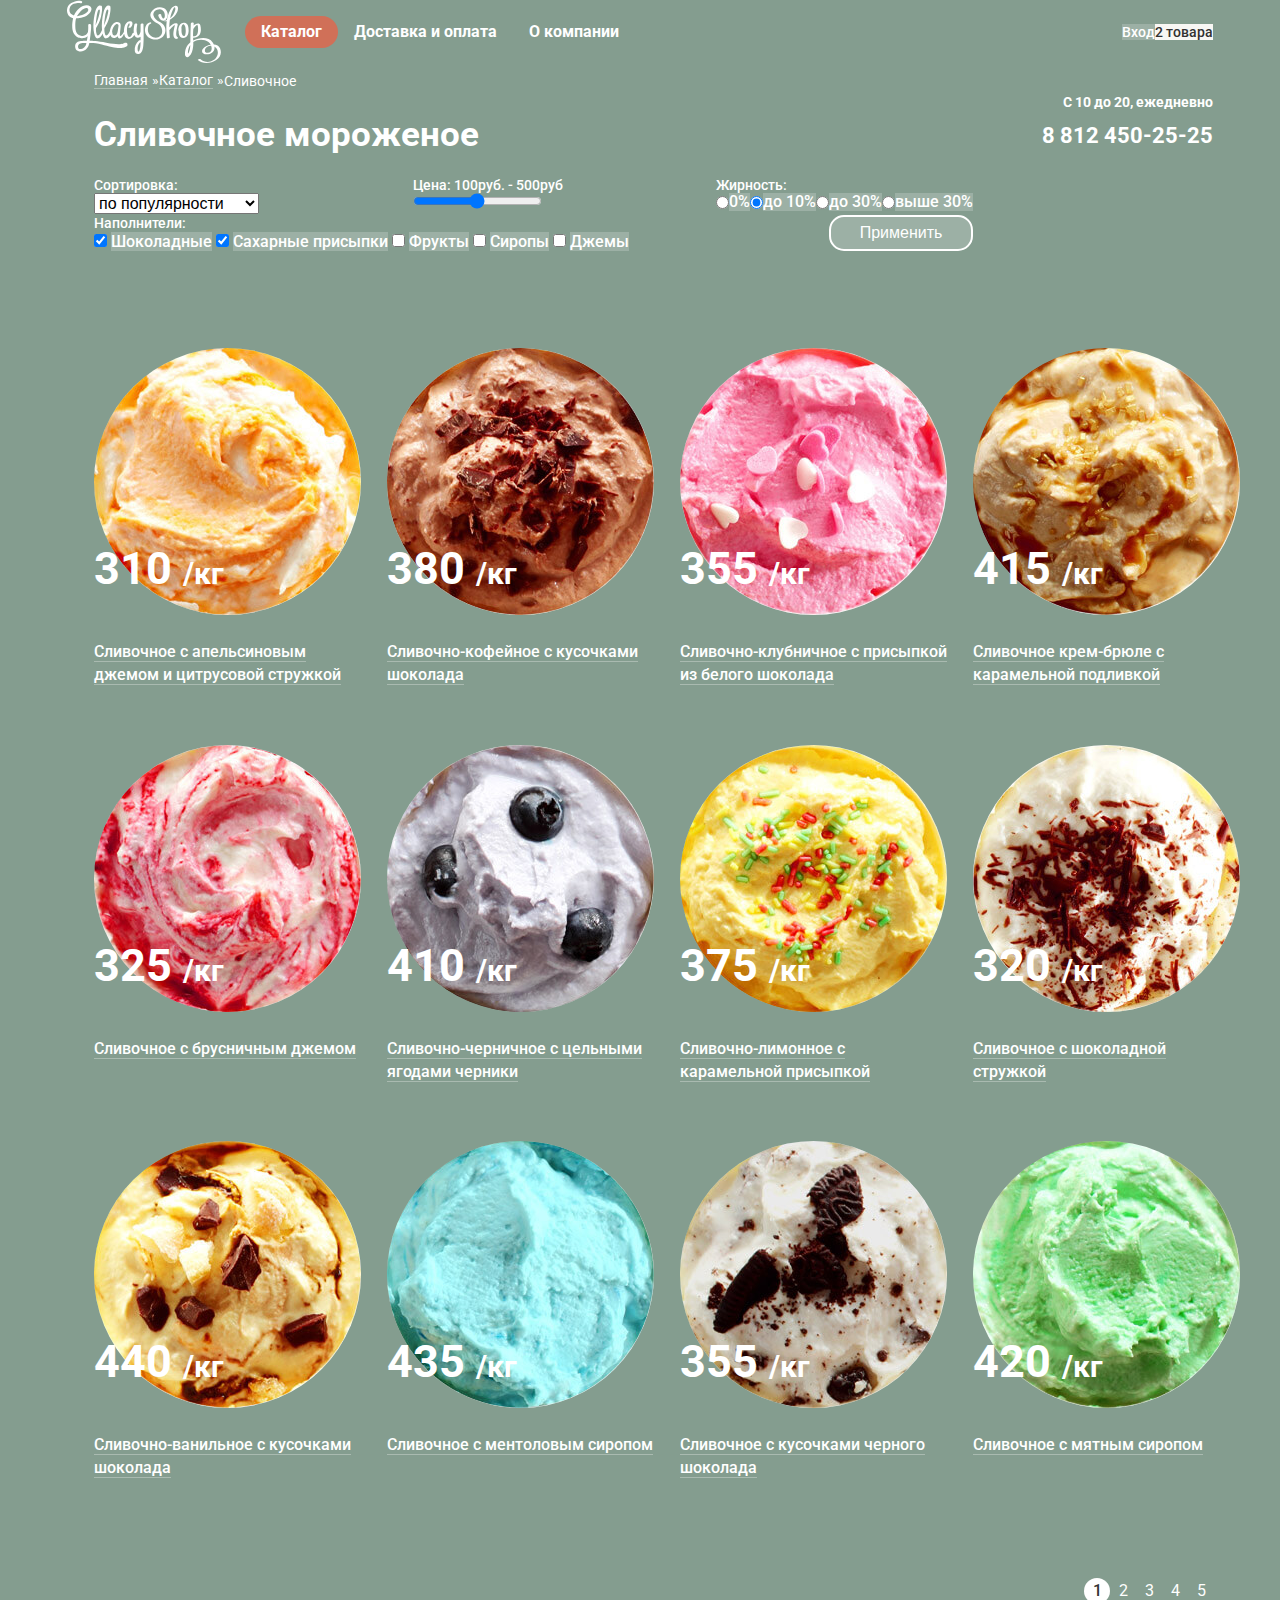
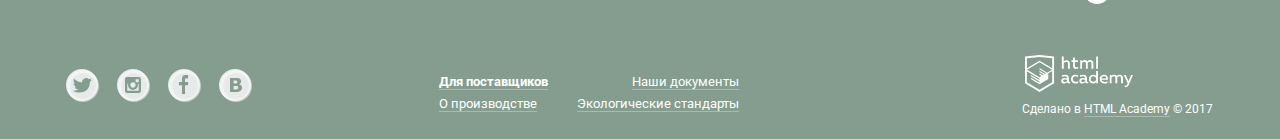
==== catalog.html @ 781844ce "Исправление замечаний" ====
<!DOCTYPE html>
<html lang="ru">
	<head>
		<meta charset="utf-8">
		<title>Каталог Глейси</title>
		<link href="https://fonts.googleapis.com/css?family=Roboto:300,400,500,700,900&amp;subset=cyrillic" rel="stylesheet">
		<link rel="stylesheet" href="css/normalize.css">
		<link rel="stylesheet" href="css/style.css">
	</head>
	<body>
		<div class="container">
			<header class="main-header">
				<nav class="main-navigation">
					<a class="main-header-logo" href="index.html">	
						<img src="img/logo.svg" width="154" height="64" alt="Логотип Глейси" title="Магазин Глейси">
					</a>
					<ul class="site-navigation">
						<li class="site-nav-item">
							<a href="#" class="navigation-active">Каталог</a>
							<ul class="catalog-hover">
								<li class="catalog-item-bold">
									<a href="#">Новинки</a>
								 </li>
								<li>
									<a>Сливочное</a>
								</li>
								<li>
									<a href="#">Щербеты</a>
								</li>
								<li>
									<a href="#">Фруктовый лёд</a>
								</li>
								<li>
									<a href="#">Мелорин</a>
								</li>
							</ul>
						</li>
						<li class="site-nav-item">
							<a href="delivery.html">Доставка и оплата</a>
						</li>
						<li class="site-nav-item">
							<a href="about.html">О компании</a>
						</li>
					</ul>
				</nav>
				<div class="top-right-bar">
					<div class="search">
						<label for="search">
							<span class="visually-hidden">Поиск</span>
						</label>
						<div class="modal modal-search">
							<input type="text" name="search" id="search" placeholder="Что ищем?">
						</div>
					</div>
					<div class="login-link">
						<a href="about.html">Вход</a>
						<div class="modal modal-login">
							<h2 class="visually-hidden">Авторизация</h2>
							<form class="login-form" action="#" method="post">
								<p>
									<input class="login-email" type="email" name="e-mail" id="e-mail" placeholder="Электронная почта">
									<label for="e-mail" class="visually-hidden">Электронная почта</label>
								</p>
								<p>
									<input class="login-password" type="password" name="password" id="password" placeholder="Пароль">
									<label for="password" class="visually-hidden">Пароль</label>
								</p>
								<button class="button" type="submit">Войти</button>
								<p class="login-password-info">
									<a class="restore" href="#">Забыли пароль?</a>
									<a class="register" href="#">Новая регистрация</a>
								</p>
							</form>
						</div>	
					</div>
					<div class="cart full-cart">
						<a href="cart.html">2 товара</a>
						<div class="table-cart">
							<table>
								<tr>
									<td class="cart-delete">
										<img class="image-cart-delete" src="img/cross-small.svg" width="11" height="11" alt="Удалить">
									</td>
									<td>
										<img class="image-cart-item" src="img/smallproduct1.jpg" width="33" height="33" alt="Пломбир с апельсиновым джемом">
									</td>
									<td class="cart-product-name">Пломбир с апельсиновым джемом</td> 
									<td class="cart-quantity">1.5 кг х</td>
									<td class="cart-price">200 руб.</td>
									<td class="cart-total-price">300 руб.</td>              
								</tr>
								<tr>
									<td class="cart-delete">
										<img class="image-cart-delete" src="img/cross-small.svg" width="11" height="11" alt="Удалить">
									</td>
									<td>
										<img class="image-cart-item" src="img/smallproduct2.jpg" width="33" height="33" alt="Клубничный пломбир с присыпкой из белого шоколада">
									</td>
									<td class="cart-product-name">Клубничный пломбир с присыпкой из белого шоколада</td> 
									<td class="cart-quantity">1.5 кг х</td>
									<td class="cart-price">300 руб.</td>
									<td class="cart-total-price">450 руб.</td>              
								</tr>
							</table>
							<p class="cart-sum">Итого: 750 руб.</p>
							<button class="button" type="submit">Оформить заказ</button>
						</div>
					</div>
				</div>
				<div class="header-contact">
					<p class="opening-hours">С 10 до 20, ежедневно</p>
					<a class="phone" href="tel:88124502525">8 812 450-25-25</a>
				</div>
			</header>
			<main class="container"> 
				<nav class="breadcrumbs">
					<ul class="breadcrumbs-list">
						<li>
							<a href="index.html">Главная</a>
						</li>
						<li>
							<a href="#">Каталог</a>
						</li>
						<li class="current-page">Сливочное</li>
					</ul>
				</nav>
				<h1 class="catalog-name">Сливочное мороженое</h1>
				<section class="filters">
					<form>
						<fieldset>
							<legend>Сортировка:</legend>
							<select name="sort"> 
								<option value="по популярности" class="option-selected">по популярности</option>
								<option value="по популярности">по популярности</option>
								<option value="сначала недорогие">сначала недорогие</option>
								<option value="сначала дорогие">сначала дорогие</option>
								<option value="по жирности">по жирности</option>
							</select>
						</fieldset>
						<fieldset>
							<legend>Цена: 100руб. - 500руб</legend>
							<input type="range" name="price">
						</fieldset>
						<fieldset>
							<legend>Жирность:</legend>
							<div class="fatness-wrapper">
								<input type="radio" name="fat" value="fatness1" id="fatness1">
								<label for="fatness1">0%</label>
								<input type="radio" name="fat" value="fatness2" id="fatness2" checked>
								<label for="fatness2">до 10%</label>
								<input type="radio" name="fat" value="fatness3" id="fatness3">
								<label for="fatness3">до 30%</label>
								<input type="radio" name="fat" value="fatness4" id="fatness4">
								<label for="fatness4">выше 30%</label>
							</div>
						</fieldset>
						<fieldset>
							<legend>Наполнители:</legend>
							<div class="content-wrapper">
								<input type="checkbox" name="content" value="content1" id="content1" checked>
								<label for="content1">Шоколадные</label>
								<input type="checkbox" name="content" value="content2" id="content2" checked>
								<label for="content2">Сахарные присыпки</label>
								<input type="checkbox" name="content" value="content3" id="content3">
								<label for="content3">Фрукты</label>
								<input type="checkbox" name="content" value="content4" id="content4">
								<label for="content4">Сиропы</label>
								<input type="checkbox" name="content" value="content5" id="content5">
								<label for="content5">Джемы</label>
							</div>
						</fieldset>
						<button>Применить</button>
					</form>
				</section>
				<section class="catalog">
				<h2 class="visually-hidden">Каталог продукции</h2>
					<ul class="catalog-grid">
						<li class="catalog-item">
							<div class="image-price">
								<a href="#" title="Сливочное с апельсиновым джемом и цитрусовой стружкой">
									<img class="image-item" src="img/product1.jpg" width="267" height="267" alt="Сливочное с апельсиновым джемом и цитрусовой стружкой" >
								</a>
								<p class="price">310
									<span class="measure">/кг</span>
								</p>
							</div>
							<h3 class="product-name">
								<a href="#">Сливочное с апельсиновым джемом и цитрусовой стружкой</a>
							</h3>
							<div class="product-background">
								<a href="#" class="button product-button">Быстрый просмотр</a>
							</div> 
						</li>
						<li class="catalog-item product-active">
							<div class="image-price">
								<a href="#" title="Сливочно-кофейное с кусочками шоколада">
									<img class="image-item" src="img/product2.jpg" width="267" height="267" alt="Сливочно-кофейное с кусочками шоколада">
								</a>
								<p class="price">380
									<span class="measure">/кг</span>
								</p>
							</div>
							<h3 class="product-name">
								<a href="#">Сливочно-кофейное с кусочками шоколада</a>
							</h3>
							<div class="product-background">
								<a href="#" class="button product-button">Быстрый просмотр</a>
							</div> 
						</li>
						<li class="catalog-item">
							<div class="image-price">
								<a href="#" title="Сливочно-клубничное с присыпкой из белого шоколада">
									<img class="image-item" src="img/product3.jpg" width="267" height="267" alt="Сливочно-клубничное с присыпкой из белого шоколада">
								</a>
								<p class="price">355
									<span class="measure">/кг</span>
								</p>
							</div>
							<h3 class="product-name">
								<a href="#">Сливочно-клубничное с присыпкой из белого шоколада</a>
							</h3>
							<div class="product-background">
								<a href="#" class="button product-button">Быстрый просмотр</a>
							</div>           
						</li>
						<li class="catalog-item">
							<div class="image-price">
								<a href="#" title="Сливочное крем-брюле с карамельной подливкой">
									<img class="image-item" src="img/product4.jpg" width="267" height="267" alt="Сливочное крем-брюле с карамельной подливкой">
								</a>
								<p class="price">415
									<span class="measure">/кг</span>
								</p>
							</div>
							<h3 class="product-name">
								<a href="#">Сливочное крем-брюле с карамельной подливкой</a>
							</h3>
							<div class="product-background">
								<a href="#" class="button product-button">Быстрый просмотр</a>
							</div> 
						</li>
						<li class="catalog-item">
							<div class="image-price">
								<a href="#" title="Сливочное с брусничным джемом">
									<img class="image-item" src="img/product5.jpg" width="267" height="267" alt="Сливочное с брусничным джемом">
								</a>
								<p class="price">325
									<span class="measure">/кг</span>
								</p>
							</div>
							<h3 class="product-name">
								<a href="#">Сливочное с брусничным джемом</a>
							</h3>
							<div class="product-background">
								<a href="#" class="button product-button">Быстрый просмотр</a>
							</div> 
						</li>
						<li class="catalog-item">
							<div class="image-price">
								<a href="#" title="Сливочно-черничное с цельными ягодами черники">
									<img class="image-item" src="img/product6.jpg" width="267" height="267" alt="Сливочно-черничное с цельными ягодами черники">
								</a>
								<p class="price">410
									<span class="measure">/кг</span>
								</p>
							</div>
							<h3 class="product-name">
								<a href="#">Сливочно-черничное с цельными ягодами черники </a>
							</h3>
							<div class="product-background">
								<a href="#" class="button product-button">Быстрый просмотр</a>
							</div> 
						</li>
						<li class="catalog-item">
							<div class="image-price">
								<a href="#" title="Сливочно-лимонное с карамельной присыпкой">
									<img class="image-item" src="img/product7.jpg" width="267" height="267" alt="Сливочно-лимонное с карамельной присыпкой">
								</a>
								<p class="price">375
									<span class="measure">/кг</span>
								</p>
							</div>
							<h3 class="product-name">
								<a href="#">Сливочно-лимонное с карамельной присыпкой</a>
							</h3>
							<div class="product-background">
								<a href="#" class="button product-button">Быстрый просмотр</a>
							</div> 
						</li>
						<li class="catalog-item">
							<div class="image-price">
								<a href="#" title="Сливочное с шоколадной стружкой">
									<img class="image-item" src="img/product8.jpg" width="267" height="267" alt="Сливочное с шоколадной стружкой">
								</a>
								<p class="price">320
									<span class="measure">/кг</span>
								</p>
							</div>
							<h3 class="product-name">
								<a href="#">Сливочное с шоколадной стружкой</a>
							</h3>
							<div class="product-background">
								<a href="#" class="button product-button">Быстрый просмотр</a>
							</div> 
						</li>
						<li class="catalog-item">
							<div class="image-price">
								<a href="#" title="Сливочно-ванильное с кусочками шоколада">
									<img class="image-item" src="img/product9.jpg" width="267" height="267" alt="Сливочно-ванильное с кусочками шоколада">
								</a>
								<p class="price">440
									<span class="measure">/кг</span>
								</p>
							</div>
							<h3 class="product-name">
								<a href="#">Сливочно-ванильное с кусочками шоколада</a>
							</h3>
							<div class="product-background">
								<a href="#" class="button product-button">Быстрый просмотр</a>
							</div> 
						</li>
						<li class="catalog-item">
							<div class="image-price">
								<a href="#" title="Сливочноe с ментоловым сиропом">
									<img class="image-item" src="img/product10.jpg" width="267" height="267" alt="Сливочноe с ментоловым сиропом">
								</a>
								<p class="price">435
									<span class="measure">/кг</span>
								</p>
							</div>
							<h3 class="product-name">
								<a href="#">Сливочноe с ментоловым сиропом</a>
							</h3>
							<div class="product-background">
								<a href="#" class="button product-button">Быстрый просмотр</a>
							</div> 
						</li>  
						<li class="catalog-item">
							<div class="image-price">
								<a href="#" title="Сливочное с кусочками черного шоколада">
									<img class="image-item" src="img/product11.jpg" width="267" height="267" alt="Сливочное с кусочками черного шоколада">
								</a>
								<p class="price">355
									<span class="measure">/кг</span>
								</p>
							</div>
							<h3 class="product-name">
								<a href="#">Сливочное с кусочками черного шоколада</a>
							</h3>
							<div class="product-background">
								<a href="#" class="button product-button">Быстрый просмотр</a>
							</div> 
						</li> 
						<li class="catalog-item">
							<div class="image-price">
								<a href="#" title="Сливочное с мятным сиропом">
									<img class="image-item" src="img/product12.jpg" width="267" height="267" alt="Сливочное с мятным сиропом">
								</a>
								<p class="price">420
									<span class="measure">/кг</span>
								</p>
							</div>
							<h3 class="product-name">
								<a href="#">Сливочное с мятным сиропом</a>
							</h3>
							<div class="product-background">
								<a href="#" class="button product-button">Быстрый просмотр</a>
							</div> 
						</li>         
					</ul>
				</section>
				<nav class="pagination">
					<ul>
						<li class="disabled"></li>
						<li class="active">1</li>
						<li>
							<a href="#">2</a>
						</li>
						<li>
							<a href="#">3</a>
						</li>
						<li>
							<a href="#">4</a>
						</li>
						<li>
							<a href="#">5</a>
						</li>
						<li>
							<a href="#" title="next"></a>
						</li>
					</ul>
				</nav>
			</main>
			<footer class="main-footer">
				<div class="footer-social">
					<ul>
						<li>
							<a class="social-button social-button-tw" href="#" title="Твиттер">
								<svg xmlns="http://www.w3.org/2000/svg" width="32" height="32" viewBox="0 0 32 32">
									<path
										d="M16 0C7.164 0 0 7.164 0 16c0 8.837 7.164 16 16 16 8.837 0 16-7.163 16-16 0-8.836-7.163-16-16-16zm7.944 12.809c-.251 6.516-3.463 10.832-10.992 10.702h-.486c-.447 0-4.543-.443-5.344-1.823 2.479.19 4.247-.406 5.12-1.136-1.048-.289-2.923-.461-3.251-2.848.384.104.618.221 1.299.113-1.307-.824-2.758-1.519-2.679-3.643.311.317 1.164.518 1.46.457-.768-.233-2.149-3.244-.974-4.781 1.984 1.79 4.075 3.482 7.804 3.643.227-2.214 1.24-3.699 3.168-4.325 1.84-.479 3.255.26 3.901 1.138.737-.224 1.453-.466 2.193-.685-.004.833-.569 1.463-.935 1.709.747.165 1.423-.475 1.423-.475-.184.963-1.094 1.725-1.707 1.954z"/>
								</svg>
								<span class="visually-hidden">Твиттер</span>
							</a>
						</li>
						<li>
							<a class="social-button social-button-in" href="#" title="Инстаграм">
								<svg xmlns="http://www.w3.org/2000/svg" width="32" height="32" viewBox="0 0 32 32">
									<g>
										<path
											d="M20.916 16a4.938 4.938 0 1 1-9.877 0c0-.394.051-.773.138-1.14h-.897v6.838h11.396V14.86h-.897c.086.367.137.746.137 1.14z"/>
										<path
											d="M15.978 18.659c1.466 0 2.659-1.193 2.659-2.659s-1.193-2.659-2.659-2.659c-1.466 0-2.659 1.193-2.659 2.659s1.192 2.659 2.659 2.659zM18.637 10.302h3.039v3.039h-3.039z"/>
										<path
											d="M16 0C7.164 0 0 7.164 0 16c0 8.837 7.164 16 16 16 8.837 0 16-7.163 16-16 0-8.836-7.163-16-16-16zm7.955 21.698a2.285 2.285 0 0 1-2.279 2.279H10.279A2.285 2.285 0 0 1 8 21.698V10.302a2.286 2.286 0 0 1 2.279-2.279h11.396a2.286 2.286 0 0 1 2.279 2.279v11.396z"/>
									</g>
								</svg>
								<span class="visually-hidden">Инстаграм</span>
							</a>
						</li>
						<li>
							<a class="social-button social-button-fb" href="#" title="Фейсбук">
								<svg xmlns="http://www.w3.org/2000/svg" width="32" height="32" viewBox="0 0 32 32">
									<path
										d="M16 0C7.164 0 0 7.163 0 16s7.164 16 16 16c8.837 0 16-7.164 16-16S24.837 0 16 0zm4.062 9.455h-3.021v3.444h3.021v3.445h-3.021v8.61H14.02v-8.61H11v-3.445h3.021V9.455c0-1.902 1.353-3.445 3.021-3.445h3.021v3.445z"/>
								</svg>
								<span class="visually-hidden">Фейсбук</span>
							</a>
						</li>
						<li>
							<a class="social-button social-button-vk" href="#" title="Вконтакте">
								<svg xmlns="http://www.w3.org/2000/svg" width="32" height="32" viewBox="0 0 32 32">
									<g>
										<path
											d="M16.637 14.495c.402-.019.719-.082.951-.188.326-.145.54-.33.641-.559.101-.229.15-.496.15-.797 0-.232-.058-.465-.174-.697-.116-.232-.322-.405-.617-.517-.264-.1-.592-.155-.984-.165a76.242 76.242 0 0 0-1.652-.014h-.339v2.965h.565c.571 0 1.057-.009 1.459-.028zM18.118 17.084c-.282-.081-.672-.125-1.166-.132a127.97 127.97 0 0 0-1.55-.009h-.79v3.493h.264c1.014 0 1.74-.003 2.18-.009a3.2 3.2 0 0 0 1.212-.245c.377-.157.633-.364.774-.625s.214-.562.214-.9c0-.446-.088-.788-.261-1.03-.17-.241-.464-.423-.877-.543z"/>
										<path
											d="M16 0C7.164 0 0 7.164 0 16c0 8.837 7.164 16 16 16 8.837 0 16-7.163 16-16 0-8.836-7.163-16-16-16zm6.602 20.531a3.73 3.73 0 0 1-1.124 1.327c-.552.415-1.161.71-1.823.886s-1.501.264-2.519.264h-6.121V8.987h5.443c1.13 0 1.957.038 2.48.113a5.126 5.126 0 0 1 1.561.5c.533.27.929.632 1.189 1.087.26.455.392.975.392 1.558 0 .678-.179 1.278-.536 1.795-.358.518-.863.92-1.517 1.208v.075c.917.182 1.642.559 2.179 1.13.537.571.807 1.325.807 2.261 0 .678-.138 1.283-.411 1.817z"/>
									</g>
								</svg>
								<span class="visually-hidden">Вконтакте</span>
							</a>
						</li>
					</ul>
				</div>
				<div class="footer-documents">
					<ul>
						<li>
							<a href="#" class="suppliers">Для поставщиков</a>
						</li>
						<li>
							<a href="#">Наши документы</a>
						</li>
						<li>
							<a href="#">О производстве</a>
						</li>
						<li>
							<a href="#">Экологические стандарты</a>
						</li>
					</ul>
				</div>
				<p class="footer-copyright">
					<a href="https://htmlacademy.ru" title="HTML Academy">
						<img class="image-copyright" src="img/logo-htmlacademy.svg" width="108" height="39" alt="HTML Academy">
					</a>
					Сделано в <a href="https://htmlacademy.ru">HTML Academy</a> &copy; 2017
				</p>     
			</footer>
		</div>
	</body>
</html>
---- css/style.css ----
body {
	min-width: 1200px;
	margin: 0;
	padding: 0;

	font-family: 'Roboto', Arial, sans-serif;
	font-size: 16px;
	color: #323232;
	line-height: 22px;
	font-weight: 400;

	background-color: #849d8f;
}

a {
	text-decoration: none;
}

*, *::before, *::after {
 box-sizing: inherit;
}

html {
 box-sizing: border-box;
}

.visually-hidden { 
	position: absolute; 
	overflow: hidden; 
	clip: rect(0 0 0 0); 
	height: 1px;
	width: 1px; 
	margin: -1px;
	padding: 0;
	border: 0; 
}

.container {
	margin: 0 auto;
	width: 1200px;
	padding-right: 27px;
	padding-left: 27px;
}

.blog-title {
	font-size: 16px;
	color: #323232;
	line-height: 22px;
	font-weight: 500;
}

.slide-input {
	display: none;
}

.slide {
	display: none;
}

#slide1:checked ~ .background .slide1, 
#slide2:checked ~ .background .slide2, 
#slide3:checked ~ .background .slide3 {
	display: block;
	z-index: 1;
}

.slide-controls {
	display: flex;
	position: absolute;
	z-index: 2;
	bottom: 23px;
}

.slide-controls label {
	margin-right: 8px;
	width: 21px;
	height: 21px;
	border: 2px solid white;
	border-radius: 50%;
}

.slide-controls label:hover,
.slide-controls label:focus {
	background-color: rgba(255, 255, 255, 0.4);	
}

.slide-controls label:active {
	background-color: #ffffff;	
}

#slide1:checked ~ .background .slide-controls label:nth-child(1), 
#slide2:checked ~ .background .slide-controls label:nth-child(2), 
#slide3:checked ~ .background .slide-controls label:nth-child(3) {
	background-color: #ffffff;
}

#slide1:checked ~ .background {
	background-color: #849d8f;
	background-image: url(../img/icecream1.png);
	background-repeat: no-repeat;
	background-position: center top;
}

#slide2:checked ~ .background {
	background-color: #8996a6;
	background-image: url(../img/icecream2.png);
	background-repeat: no-repeat;
	background-position: center top;
}

#slide3:checked ~ .background {
	background-color: #9d8b84;
	background-image: url(../img/icecream3.png);
	background-repeat: no-repeat;	
	background-position: center top;
}


.slide1,
.slide2,
.slide3 {
	position: absolute;
	bottom: 51px;
	left: 223px;
	width: 700px;
	text-align: center;
	margin: auto auto 0 auto;
	z-index:0;
}

.main-navigation {
	font-size: 16px;
	color: #ffffff;
	line-height: 18px;
	font-weight: 700;
}

.site-navigation {
	display: flex;
	align-items: center;
	margin: 0;
	padding: 0;

}

.site-navigation,
.catalog-hover {
	list-style: none;
}

.site-navigation a {
	color: #ffffff;
}

.site-navigation a:hover,
.site-navigation a:focus {
	color: #333333;

	background-color: #ffffff;
}

.site-nav-item > a {
	display: block;
	margin: 0;
	padding: 7px 16px;
	font-size: 16px;
	font-weight: 700;
	border-radius: 16px;
}

.catalog-hover a {
	font-size: 14px;
	color: #323232;
	line-height: 16px;
	font-weight: 400;	

	background-color: #ffffff;
}

.catalog-hover a:hover,
.catalog-hover a:focus {
	background-color: #fbded7;
}

.catalog-hover a:active {
	background-color: #f6b5a5;
}

.search label,
.login-link a,
.empty-cart a {
	font-size: 14px;
	color: #ffffff;
	line-height: 16px;
	font-weight: 500;

	background-color: rgba(255,255,255,0.2); 
}

.search label:hover,
.login-link a:hover,
.empty-cart a:hover,
.login-link a:focus,
.empty-cart a:focus {
	font-size: 14px;
	color: #323232;
	line-height: 16px;
	font-weight: 500;

	background-color: #ffffff;
}

.opening-hours {
	font-size: 14px;
	color: #ffffff;
	line-height: 16px;
	font-weight: 700;
}

.phone {
	font-size: 22px;
	color: #ffffff;
	line-height: 24px;
	font-weight: 700;	
}

.phone:hover,
.phone:focus {
	font-size: 22px;
	color: #ffbc9e;
	line-height: 24px;
	font-weight: 700;	
}

.slider-text {
	font-size: 60px;
	color: #ffffff;
	line-height: 60.35px;
	font-weight: 700;
	text-align: center;		
}

.button {
	color: #ffffff;
	background-image: linear-gradient( 90deg, rgb(231,74,53) 0%, rgb(242,104,67) 100%);
	box-shadow: 0px 2px 2px 0px rgba(172, 16, 0, 0.64);
}

.button:hover,
.button:focus {
	color: #ffffff;
	background-image: linear-gradient( 90deg, rgba(231,74,53,0.8) 0%, rgba(242,104,67,0.8) 100%);
	box-shadow: 0px 2px 2px 0px rgb(172, 16, 0);
}

.button:active {
	background-image: linear-gradient( 90deg, rgb(242,104,67) 0%, rgb(231,74,53) 100%);
	box-shadow: inset 0px 2px 2px 0px rgb(148, 39, 24);
}

.slider-button {
	font-size: 42px;
	color: #ffffff;
	line-height: 44px;
	font-weight: 700;
	text-align: center;		
}

.special-offer-raspberry {
	width: 560px;
	min-height: 230px;
	border-radius: 15px;
	background-image: url(../img/raspberry-bg.jpg);
	background-repeat: no-repeat;
}

.special-offer-chocolate {
	width: 560px;
	min-height: 230px;
	border-radius: 15px;
	background-image: url(../img/choco-bg.jpg);
	background-repeat: no-repeat;
}

.special-offers h3 {
	font-size: 35px;
	color: #ffffff;
	line-height: 41px;
	font-weight: 700;
}

.special-offers p {
	font-size: 18px;
	color: #ffffff;
	line-height: 22px;
	font-weight: 700;
}

.special-offer-button {
	font-size: 18px;
	color: #ffffff;
	line-height: 24px;
	font-weight: 700;
}

.bestsellers-list {
	list-style: none;
}

.bestseller-item,
.image-item {
	border-radius: 50%;
}

.bestsellers .price,
.catalog-grid .price {
	font-size: 45px;
	color: #ffffff;
	line-height: 45px;
	font-weight: 700;
}

.bestsellers .measure,
.catalog-grid .measure {
	font-size: 30px;
	color: #ffffff;
	line-height: 45px;
	font-weight: 700;
}

.bestseller-name a,
.product-name a {
	font-size: 16px;
	color: #ffffff;
	line-height: 22px;
	font-weight: 500;
	border-bottom: 1px solid rgba(255, 255, 255, 0.3);
}

.image-price a {
	line-height: 0;
}

.image-price {
	position: relative;
}

.image-price .price {
	position: absolute;
	bottom: -20px;
}

.bestseller-name a:hover,
.bestseller-name a:focus,
.bestseller-name a:active,
.product-name a:hover,
.product-name a:focus,
.product-name a:active {
	color: #ffbc9e;
	border-bottom: 1px solid rgba(255, 188, 158, 0.3);
}

.product-background {
	display: none;
	position: absolute;
	top:-6px;
	left: -13px;
	width: 293px;
	height: 405px;
	background-color: rgba(248, 247, 244, 0.2);
	box-shadow: 0px 20px 20px 0px rgba(0, 0, 0, 0.4);
	border-radius: 5px;
}

.bestsellers-items:hover .product-background,
.catalog-item:hover .product-background {
	display: block;
}

.about-us {
	border-radius: 15px;
	background-image: url(../img/pattern-bg1.jpg);
	background-repeat: repeat;
	background-color: rgb(237, 225, 200);
}

.about-us-title {
	font-size: 24px;
	color: #323232;
	line-height: 30px;
	font-weight: 500;
}

.about-us-list {
	list-style: none;
}

.blog-title {
	font-size: 16px;
	color: #323232;
	line-height: 22px;
	font-weight: 500;
}

.from-blog a {
	font-size: 24px;
	color: #323232;
	line-height: 30px;
	font-weight: 700;
	border-bottom: 2px solid rgb(50, 50, 50);
}

.from-blog a:hover,
.from-blog a:focus,
.from-blog a:active {
	font-size: 24px;
	color: #e84d37;
	line-height: 30px;
	font-weight: 700;
	border-bottom: 2px solid rgb(232, 77, 55);
}

.from-blog {
	width: 560px;
	min-height: 220px;
	background-color: #ffffff;
	background-image: url(../img/strawberry-bg.jpg);
	background-repeat: no-repeat;
	border-radius: 15px;
}

.newsletter p {
	color: #5a5a5a;
}

.newsletter {
	position: relative;
	width: 560px;
	min-height: 220px;

	background-color: #ffffff;
	background-image: url(../img/post-outer.jpg);
	background-repeat: repeat;
	border-radius: 15px;
}

.newsletter-inner {
	position: absolute;
	top: 0px;
	width: 548px;
	min-height: 208px;

	margin: 6px;
	background-color: #f8f7f4;
	border-radius: 9px;
}

.newsletter-form input[type="email"] {
	font-size: 16px;
	color: #999999;
	line-height: 24px;
	font-weight: 400;	

	background-color: #ffffff;
	border: 1px solid rgba(178, 178, 178, 0.52);
	border-radius: 5px;
}

.address {
	width: 303px;
	min-height: 307px;
	background-color: #ffffff;	
	border-radius: 15px;
}

.address p {
	font-size: 14px;
	color: #323232;
	line-height: 20px;
	font-weight: 400;
}

.address b {
	font-size: 18px;
	color: #323232;
	line-height: 24px;
	font-weight: 700;
}

.address .phone {
	font-size: 18px;
	color: #323232;
	line-height: 24px;
	font-weight: 700;
}

.address .phone:hover,
.address .phone:focus,
.address .phone:active {
	color: #e84d37;
}

.feedback-button {
	font-size: 18px;
	line-height: 24px;
	font-weight: 700;	
}

.footer-social ul {
	display: flex;
	align-items: center;
	justify-content: space-between;
	min-width: 185px;
	list-style: none;
	margin: 0;
	padding: 0;
}

.footer-social li {
	position: relative;
}

.footer-social svg {
	position: absolute;
	top: -1px;
	left: -1px;
}

.social-button {
	display: block;
	width: 32px;
	height: 32px;
	fill: rgba(255, 255, 255, 0.8);
	border-radius: 50%;
	border: 3px solid rgba(255, 255, 255, 0.5);
}
.social-button:hover,
.social-button:focus {
	fill: #fff;
	border: 3px solid rgba(255, 255, 255, 0.7);
}
.social-button:active {
	fill: #e9e9e9;
	border: 3px solid #e9e9e9;
}

.footer-documents ul {
	list-style: none;
}

.footer-documents a {
	font-size: 13px;
	color: #ffffff;
	line-height: 18px;
	font-weight: 400;
	border-bottom: 1px solid rgba(255, 255, 255, 0.3);
}

.footer-documents a:hover,
.footer-documents a:focus,
.footer-documents a:active {
	color: #ffbc9e;
	border-bottom: 1px solid rgba(255, 188, 158, 0.3);
}

.footer-documents .suppliers {
	font-weight: 700;
}

.footer-copyright {
	font-size: 12px;
	color: #ffffff;
	line-height: 18px;
	font-weight: 400;
}

.footer-copyright a {
	color: #ffffff;	
	border-bottom: 1px solid rgba(255, 255, 255, 0.3);
}

.footer-copyright a:hover,
.footer-copyright a:focus,
.footer-copyright a:active {
	color: #ffbc9e;
	border-bottom: 1px solid rgba(255, 188, 158, 0.3);
}

.modal-feedback{
	display: none;
	width: 477px;
	min-height: 442px;

	background-color: #f8f7f4;
	border-radius: 5px;
}

.modal-feedback h2 {
	font-size: 24px;
	color: #323232;
	line-height: 28px;
	font-weight: 500;	
}

.feedback-form button {
	font-size: 18px;
	color: #ffffff;
	line-height: 24px;
	font-weight: 700;	
}

.feedback-form input[type="text"],
.feedback-form input[type="email"],
.feedback-form textarea {
	font-size: 16px;
	color: #999999;
	line-height: 24px;
	font-weight: 400;	

	background-color: #ffffff;
	border: 1px solid rgba(178, 178, 178, 0.52);
	border-radius: 5px;
}

.feedback-form input[type="text"]:focus,
.feedback-form input[type="email"]:focus,
.feedback-form textarea:focus {
	font-size: 16px;
	color: #323232;
	line-height: 24px;
	font-weight: 700;	
}

.feedback-form input[type="text"],
.feedback-form input[type="email"] {
	width: 267px;
	height: 44px;
}

.feedback-form textarea {
	width: 429px;
	height: 155px;	
}

.modal-login {
	display:none;
	width: 278px;
	min-height: 214px;

	background-color: #f8f7f4;
	border-radius: 5px;	
}

.login-form input[type="password"],
.login-form input[type="email"] {
	font-size: 14px;
	color: #999999;
	line-height: 24px;
	font-weight: 400;	

	background-color: #ffffff;
	border: 1px solid rgba(178, 178, 178, 0.52);
	border-radius: 5px;
}

.login-form input[type="password"]:focus,
.login-form input[type="email"]:focus {
	font-size: 14px;
	color: #323232;
	line-height: 24px;
	font-weight: 700;	
}

.login-form button {
	font-size: 18px;
	color: #ffffff;
	line-height: 24px;
	font-weight: 700;	
}
 
.login-form a {
	font-size: 13px;
	color: #323232;
	line-height: 24px;
	font-weight: 400;	

	border-bottom: 1px solid rgba(50, 50, 50, 0.3);	
}

.login-form a:hover,
.login-form a:focus,
.login-form a:active {
	line-height: 24px;
	font-size: 13px;
	color: #e84d37;
	font-weight: 400;	

	border-bottom: 1px solid rgba(232, 77, 55, 0.3);
	background-color: #f8f7f4;	
}

.modal-search {
	display: none;
	width: 342px;
	height: 85px;

	background-color: #f8f7f4;
	border-radius: 5px;	
}

.modal-search input[type="text"] {
	font-size: 14px;
	color: #999999;
	line-height: 24px;
	font-weight: 400;	

	background-color: #ffffff;
	border: 1px solid rgba(178, 178, 178, 0.52);
	border-radius: 5px;
}

.modal-search input[type="text"]:focus {
	font-size: 14px;
	color: #323232;
	line-height: 24px;
	font-weight: 700;	
}

.newsletter-form input:hover,
.feedback-form input:hover,
.login-form input:hover,
.modal-search input:hover {
	border: 2px solid rgba(178, 178, 178, 0.52);
}

.navigation-active {
	font-size: 16px;
	color: #ffffff;
	line-height: 18px;
	font-weight: 700;

	background-color: #d07058;	
}

.table-cart {
	width: 540px;
	min-height: 242px;

	background-color: #f8f7f4;
	border-radius: 5px;
}

.full-cart a {
	font-size: 14px;
	color: #323232;
	line-height: 16px;
	font-weight: 500;	

	background-color: #f8f7f4;
}

.cart-product-name,
.cart-quantity,
.cart-total-price {
	font-size: 13px;
	color: #323232;
	line-height: 16px;
	font-weight: 400;	
}

.cart-price {
	font-size: 13px;
	color: #999999;
	line-height: 16px;
	font-weight: 400;		
}

.table-cart button {
	font-size: 18px;
	color: #ffffff;
	line-height: 24px;
	font-weight: 700;	
}

.cart-sum {
	font-size: 15px;
	color: #323232;
	line-height: 18px;
	font-weight: 700;		
}

.breadcrumbs ul {
	list-style:none;
	margin: 0;
	padding: 0;
}

.breadcrumbs a {

}

.breadcrumbs a {
	font-size: 14px;
	color: #ffffff;
	line-height: 16px;
	font-weight: 400;
	border-bottom: 1px solid rgba(255, 255, 255, 0.3);
}

.breadcrumbs a:hover,
.breadcrumbs a:focus,
.breadcrumbs a:active {
	color: #ffbc9e;
	border-bottom: 1px solid rgba(255, 188, 158, 0.3);
}

.breadcrumbs .current-page {
	font-size: 14px;
	color: #ffffff;
	line-height: 16px;
	font-weight: 400;	
}

.breadcrumbs li:not(:last-child)::after {
	content: "  » ";

	font-size: 14px;
	color: #ffffff;
	line-height: 16px;
	font-weight: 400;	
}

.catalog-name {
	font-size: 35px;
	color: #ffffff;
	line-height: 41px;
	font-weight: 700;		
}

.filters fieldset {
	border: none;
}

.filters legend {
	font-size: 14px;
	color: #ffffff;
	line-height: 16px;
	font-weight: 500;		
}

.filters label {
	font-size: 16px;
	color: #ffffff;
	line-height: 18px;
	font-weight: 500;	

	background-color: rgba(255,255,255,0.2);	
}

.filters button {
	width: 144px;
	height: 36px;

	font-size: 16px;
	color: #ffffff;
	line-height: 18px;
	font-weight: 500;	

	background-color: rgba(255,255,255,0.2);
	border: 2px solid #ffffff;	
	border-radius: 15px;
	outline: none;
}

.filters button:hover,
.filters button:focus {
	color: #323232;

	background-color: rgb(255,255,255);
}

.filters button:active {
	background-color: #ededed;
	box-shadow: inset 0px 2px 1px 0px rgb(105, 105, 105);
	border: none;
}

.catalog-grid {
	list-style: none;
}

.product-button {
	font-size: 18px;
	color: #ffffff;
	line-height: 24px;
	font-weight: 700;		
}

.pagination ul {
	list-style: none;
}

.pagination li {
	display: flex;
	align-items: center;
	justify-content: center;
	width: 26px;
	height: 26px;

	border-radius: 50%;
}

.pagination .active {
	font-size: 16px;
	color: #323232;
	line-height: 18px;
	font-weight: 500;	

	background-color: #ffffff;	
}

.pagination a {
	color: #ffffff;
}

.pagination a:hover,
.pagination a:focus {
	background-color: rgba(255,255,255,0.2);
}

.main-header {
	display: flex;
	position: relative;
	justify-content: space-between;

	align-items: center;

}

.main-navigation {
	display: flex;
	align-items: center;
	justify-content: flex-start;
}

.site-navigation {
	margin-right: 26px;
}

.site-navigation ul {
	display: none;
}

.main-header-logo {
	margin-right: 24px;
	line-height: 0;
}

.top-right-bar {
	display: flex;
	justify-content: flex-end;
	align-items: center;
	width: 267px;
}

.header-contact {
	position: absolute;
	right: 0;
	top: 80px;
}

.opening-hours {
	text-align: right;
}

.main-slider {
	position: relative;
	min-height: 493px;
	margin-bottom: 40px;
	margin-top: 50px;
}

.special-offers {
	margin-bottom: 40px;
}

.special-offers-wrapper {
	display: flex;
	justify-content: space-between;
}

.bestsellers-list {
	display: flex;
	justify-content: space-between;	
	margin: 0;
	padding: 0;
}

.bestsellers {
	margin-bottom: 40px;	
}

.bestseller-label {
	position: absolute;
	z-index: 1;
}

.bestsellers-items,
.catalog-item {
	position: relative;
	width: 267px;
}

.about-us {
	margin-bottom: 40px;		
}

.blog-newsletter {
	display: flex;
	justify-content: space-between;
	margin-bottom: 40px;
}

.main-footer {
	min-height: 105px;
}

.contact {
	width: 1200px;
	margin: 0 auto;
	position: relative;
}

.address {
	position: absolute;
	top: 62px;
	right: 27px;
}

.main-footer {
	display: flex;
	justify-content: space-between;
	padding-top: 36px;
}

.footer-documents {
	min-width: 320px;
}

.footer-documents ul {
	list-style: none;
	width: 300px;
	display: flex;
	justify-content: space-between;
	align-items: center;
	flex-wrap: wrap;
	margin: 0;
	padding: 0;
}

.footer-copyright {
	position: relative;
	width: 267px;
	margin-top: 30px;
	text-align: right;
}

.image-copyright {
	position: absolute;
	top: -46px;
	right: 80px;
}

.table-cart {
	display: none;
}

.breadcrumbs {
	min-height: 15px;
	margin-top: 5px;
	margin-bottom: 9px;
}

.breadcrumbs-list {
	display: flex; 
	align-items: center;
}

.current-page {
	padding-top: 2px;
}

.catalog-name {
	min-height: 41px;
	margin-bottom: 22px;
}

.filters {
	width: 879px;
	min-height: 131px;
	margin-bottom: 40px;
}

.filters form {
	display: flex;
	align-content: center;
	flex-wrap: wrap;
	justify-content: space-between;
}

.filters fieldset {
	margin: 0;
	padding: 0;
}

.fatness-wrapper,
.content-wrappe {
	display: flex;
	align-items: center;
}

.catalog-grid {
	display: flex;
	flex-wrap: wrap;
	justify-content: space-between;
	margin: 0;
	padding: 0;
}

.catalog-item {
	width: 267px;
	margin-bottom: 40px;
}

.catalog {
	margin-bottom: 40px;
}

.pagination ul{
	display: flex;
	justify-content: flex-end;
	margin: 0;
	padding: 0;
}

.pagination {
	margin-bottom: 30px;
}
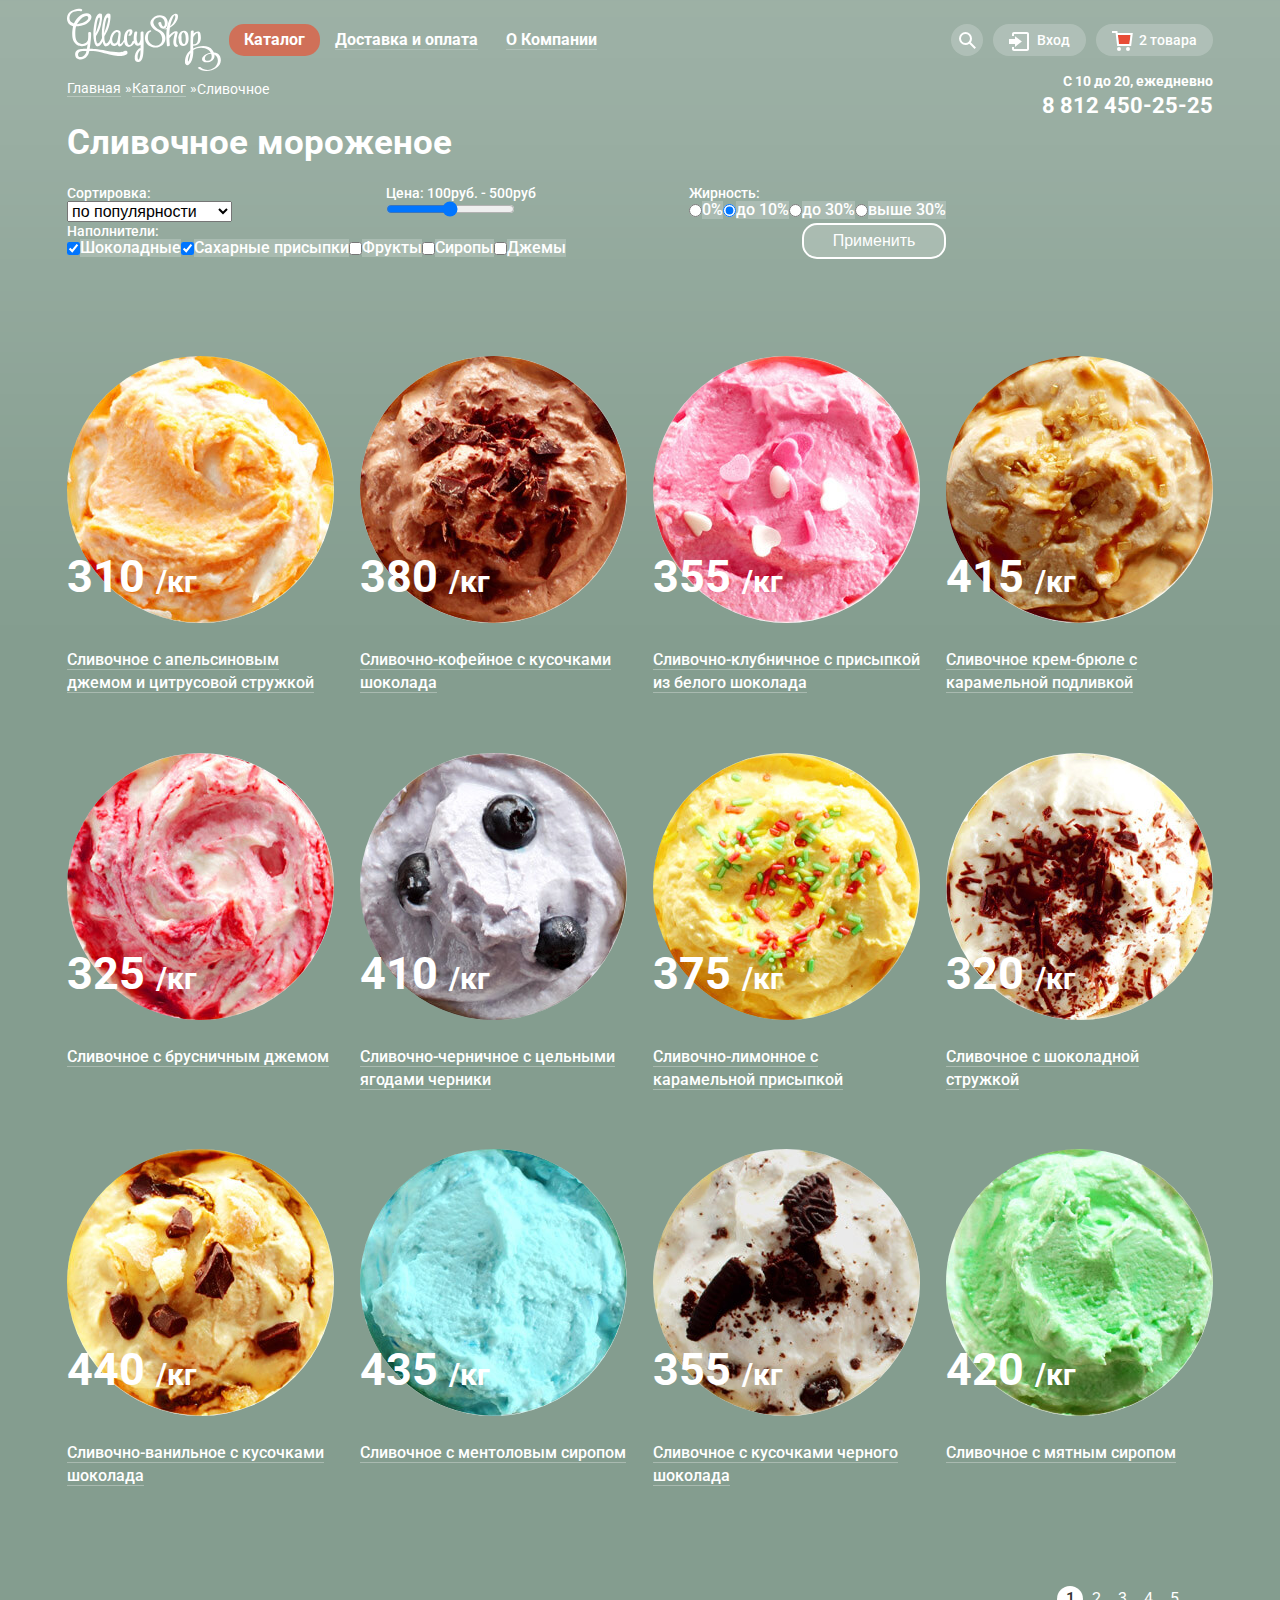
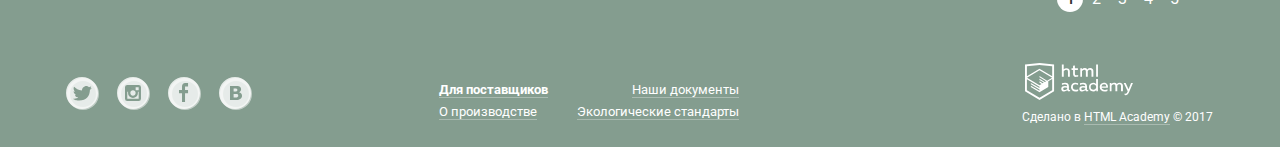
==== commit 38299ff9: "Хедер" ====
--- a/catalog.html
+++ b/catalog.html
@@ -7,7 +7,7 @@
 		<link rel="stylesheet" href="css/normalize.css">
 		<link rel="stylesheet" href="css/style.css">
 	</head>
-	<body>
+	<body class="catalog-body">
 		<div class="container">
 			<header class="main-header">
 				<nav class="main-navigation">
@@ -15,14 +15,14 @@
 						<img src="img/logo.svg" width="154" height="64" alt="Логотип Глейси" title="Магазин Глейси">
 					</a>
 					<ul class="site-navigation">
-						<li class="site-nav-item">
-							<a href="#" class="navigation-active">Каталог</a>
+						<li class="site-nav-item nav-catalog navigation-active">
+							<a href="#">Каталог</a>
 							<ul class="catalog-hover">
 								<li class="catalog-item-bold">
 									<a href="#">Новинки</a>
 								 </li>
-								<li>
-									<a>Сливочное</a>
+								<li class="catalog-hover-active">
+									<a class="current-page">Сливочное</a>
 								</li>
 								<li>
 									<a href="#">Щербеты</a>
@@ -38,22 +38,35 @@
 						<li class="site-nav-item">
 							<a href="delivery.html">Доставка и оплата</a>
 						</li>
-						<li class="site-nav-item">
-							<a href="about.html">О компании</a>
+						<li class="site-nav-item about-company">
+							<a href="about.html">О Компании</a>
 						</li>
 					</ul>
 				</nav>
 				<div class="top-right-bar">
-					<div class="search">
-						<label for="search">
+					<div class="search-block">
+						<div class="search">
 							<span class="visually-hidden">Поиск</span>
-						</label>
+							<svg version="1.1" xmlns="http://www.w3.org/2000/svg" width="17" height="17" viewBox="0 0 17 17">
+								<path class="svg-search" fill="#fff"
+											d="M16.958 15.527L11.75 10.32A6.455 6.455 0 0 0 13 6.5 6.5 6.5 0 1 0 6.5 13a6.465 6.465 0 0 0 3.839-1.263l5.205 5.204 1.414-1.414zM6.5 11C4.019 11 2 8.981 2 6.5S4.019 2 6.5 2 11 4.019 11 6.5 8.981 11 6.5 11z"/>
+							</svg>
+						</div>
 						<div class="modal modal-search">
 							<input type="text" name="search" id="search" placeholder="Что ищем?">
 						</div>
 					</div>
 					<div class="login-link">
-						<a href="about.html">Вход</a>
+						<a href="#">
+							<svg version="1.1" xmlns="http://www.w3.org/2000/svg" width="21" height="19" viewBox="0 0 21 19">
+							<g class="svg-login" fill="#fff">
+								<path d="M6 14.875L12.917 9.5 6 4.125v2.917H-.042v4.917H6z"/>
+								<path
+									d="M18 0H5C3.9 0 3 .9 3 2v2h2V2h13v15H5v-2H3v2c0 1.1.9 2 2 2h13c1.1 0 2-.9 2-2V2c0-1.1-.9-2-2-2z"/>
+							</g>
+							</svg>
+							<span>Вход</span>
+						</a>
 						<div class="modal modal-login">
 							<h2 class="visually-hidden">Авторизация</h2>
 							<form class="login-form" action="#" method="post">
@@ -65,23 +78,35 @@
 									<input class="login-password" type="password" name="password" id="password" placeholder="Пароль">
 									<label for="password" class="visually-hidden">Пароль</label>
 								</p>
-								<button class="button" type="submit">Войти</button>
-								<p class="login-password-info">
-									<a class="restore" href="#">Забыли пароль?</a>
-									<a class="register" href="#">Новая регистрация</a>
-								</p>
+								<div class="login-form-bottom">
+									<button class="button" type="submit">Войти</button>
+									<p class="login-password-info">
+										<a class="restore" href="#">Забыли пароль?</a>
+										<a class="register" href="#">Новая регистрация</a>
+									</p>
+								</div>
 							</form>
-						</div>	
+						</div>	        
 					</div>
 					<div class="cart full-cart">
-						<a href="cart.html">2 товара</a>
+						<a href="#" class="cart-link">
+							<svg xmlns="http://www.w3.org/2000/svg" width="21" height="20" viewBox="0 0 21 20">
+								<g class="svg-cart cart-red" fill="#FFF">
+									<path fill="#E84D37" d="M5.888 4.031L6.922 13h10.45l1.176-8.969z"/>
+									<circle fill="#343434" cx="6.984" cy="18" r="2"/>
+									<circle fill="#343434" cx="15.984" cy="18" r="2"/>
+									<path fill="#343434" d="M5.657 2.031L5.422 0H0v2h3.64l1.5 13h13.988l1.699-12.969H5.657zM17.372 13H6.922L5.888 4.031h12.66L17.372 13z"/>
+								</g>
+							</svg>
+							<span class="full-cart-text">2 товара</span>
+						</a>
 						<div class="table-cart">
 							<table>
 								<tr>
 									<td class="cart-delete">
 										<img class="image-cart-delete" src="img/cross-small.svg" width="11" height="11" alt="Удалить">
 									</td>
-									<td>
+									<td class="cart-img">
 										<img class="image-cart-item" src="img/smallproduct1.jpg" width="33" height="33" alt="Пломбир с апельсиновым джемом">
 									</td>
 									<td class="cart-product-name">Пломбир с апельсиновым джемом</td> 
@@ -93,7 +118,7 @@
 									<td class="cart-delete">
 										<img class="image-cart-delete" src="img/cross-small.svg" width="11" height="11" alt="Удалить">
 									</td>
-									<td>
+									<td class="cart-img">
 										<img class="image-cart-item" src="img/smallproduct2.jpg" width="33" height="33" alt="Клубничный пломбир с присыпкой из белого шоколада">
 									</td>
 									<td class="cart-product-name">Клубничный пломбир с присыпкой из белого шоколада</td> 
@@ -112,7 +137,7 @@
 					<a class="phone" href="tel:88124502525">8 812 450-25-25</a>
 				</div>
 			</header>
-			<main class="container"> 
+			<main> 
 				<nav class="breadcrumbs">
 					<ul class="breadcrumbs-list">
 						<li>
--- a/css/style.css
+++ b/css/style.css
@@ -16,12 +16,21 @@
 	text-decoration: none;
 }
 
+img {
+	max-width: 100%;
+}
+
 *, *::before, *::after {
  box-sizing: inherit;
 }
 
 html {
  box-sizing: border-box;
+}
+
+.catalog-body {
+	background-image: url(../img/light.png);
+	background-repeat: repeat-x;
 }
 
 .visually-hidden { 
@@ -49,6 +58,13 @@
 	font-weight: 500;
 }
 
+.main-slider {
+	position: relative;
+	min-height: 493px;
+	margin-bottom: 40px;
+	margin-top: 42px;
+}
+
 .slide-input {
 	display: none;
 }
@@ -128,7 +144,23 @@
 	z-index:0;
 }
 
+.main-header {
+	display: flex;
+	position: relative;
+	justify-content: space-between;
+	align-items: center;
+	padding-top: 8px;
+}
+
+.main-header-logo {
+	margin-right: 8px;
+	line-height: 0;
+}
+
 .main-navigation {
+	display: flex;
+	align-items: center;
+	justify-content: flex-start;
 	font-size: 16px;
 	color: #ffffff;
 	line-height: 18px;
@@ -140,7 +172,7 @@
 	align-items: center;
 	margin: 0;
 	padding: 0;
-
+	margin-right: 30px;
 }
 
 .site-navigation,
@@ -148,56 +180,165 @@
 	list-style: none;
 }
 
+.site-navigation .site-nav-item:hover a {
+	color: #323232;
+}
+
+.site-navigation .navigation-active:hover > a {
+	color: #fff;
+}
+
+.site-nav-item:active {
+	box-shadow: inset 0 2px 1px #696969;
+}
+
 .site-navigation a {
 	color: #ffffff;
-}
-
-.site-navigation a:hover,
-.site-navigation a:focus {
+	border-bottom: 1px solid rgba(255, 255, 255, 0.2);
+}
+
+.catalog-hover {
+	position: absolute;
+	z-index: 5;
+	display: none;
+	margin: 0;
+	padding: 0;
+	top: 37px;
+	left: -5px;
+	min-width: 143px;
+	min-height: 171px;
+	background-color: #f8f7f4;
+	border-radius: 5px;
+	box-shadow: 0 20px 20px rgba(0, 0, 0, 0.4);
+}
+ 
+.catalog-hover .catalog-item-bold {
+	padding-top: 10px;
+	padding-bottom: 13px;
+	border-bottom: 1px solid #d2d1cf;
+	border-top-left-radius: 5px;
+	border-top-right-radius: 5px;
+}
+
+.catalog-hover .catalog-item-bold a {
+	font-size: 14px;
+	line-height: 16px;
+	font-weight: 700;		
+}
+
+.catalog-hover li {
+	position: relative;
+	display: block;
+	min-width: 114px;
+	color: #323232;
+	font-size: 14px;
+	font-weight: 400;
+	line-height: 30px;
+
+}
+
+.catalog-hover::before {
+	content: "";
+	height: 10px;
+	position: absolute;
+	top: -10px;
+	left: 0;
+	right: 0;
+}
+
+.nav-catalog {
+	position: relative;
+}
+
+.nav-catalog:hover .catalog-hover {
+	display: block;
+}
+
+.nav-catalog .catalog-hover-active  {
+	background-color: #d07058;
+}
+
+.nav-catalog .catalog-hover-active a  {
+	color: #ffffff;
+	border-bottom: none;
+}
+
+.nav-catalog .catalog-hover-active:hover a  {
+	color: #323232;
+	border-bottom: none;
+}
+
+.site-navigation > li:hover,
+.site-navigation > li:focus {
+	background-color: #ffffff;
+	color: #323232;
+}
+
+.site-nav-item  {
+	display: block;
+	margin: 0;
+	padding: 7px 15px;
+	font-size: 16px;
+	line-height: 18px;
+	font-weight: 700;
+	border-radius: 15px;
+}
+
+.site-nav-item .catalog-hover-active .current-page {
+	color: #ffffff;
+}
+
+.about-company {
+	padding-left:13px;
+}
+
+.catalog-hover a {
+	display: block;
+	padding-left: 21px;
+	font-size: 14px;
+	color: #323232;
+	line-height: 32px;
+	font-weight: 400;	
+}
+
+.catalog-hover li:hover,
+.catalog-hover li:focus {
+	background-color: #fbded7;
+}
+
+.catalog-hover li:active {
+	background-color: #f6b5a5;
+}
+
+.navigation-active {
+	font-size: 16px;
+	color: #ffffff;
+	line-height: 18px;
+	font-weight: 700;
+
+	background-color: #d07058;	
+}
+
+.navigation-active a {
+	border-bottom: none;
+}
+
+.site-navigation .navigation-active:hover {
 	color: #333333;
-
-	background-color: #ffffff;
-}
-
-.site-nav-item > a {
-	display: block;
-	margin: 0;
-	padding: 7px 16px;
-	font-size: 16px;
-	font-weight: 700;
-	border-radius: 16px;
-}
-
-.catalog-hover a {
-	font-size: 14px;
-	color: #323232;
-	line-height: 16px;
-	font-weight: 400;	
-
-	background-color: #ffffff;
-}
-
-.catalog-hover a:hover,
-.catalog-hover a:focus {
-	background-color: #fbded7;
-}
-
-.catalog-hover a:active {
-	background-color: #f6b5a5;
-}
-
-.search label,
+	background-color: #d07058;	
+}
+
 .login-link a,
-.empty-cart a {
+.empty-cart a,
+.full-cart a {
+	display: block;
 	font-size: 14px;
 	color: #ffffff;
 	line-height: 16px;
 	font-weight: 500;
-
-	background-color: rgba(255,255,255,0.2); 
-}
-
-.search label:hover,
+	border-radius: 16px;
+}
+
 .login-link a:hover,
 .empty-cart a:hover,
 .login-link a:focus,
@@ -210,14 +351,255 @@
 	background-color: #ffffff;
 }
 
+.search-block:hover .svg-search,
+.login-link:hover .svg-login,
+.cart:hover .svg-cart,
+.search-block:focus .svg-search,
+.login-link:focus .svg-login,
+.cart:focus .svg-cart {
+	fill: #000000;
+}
+
+.cart-red circle,
+.cart-red path:last-child  {
+	fill: #ffffff;
+}
+
+.cart:hover .cart-red circle,
+.cart:hover .cart-red path:last-child  {
+	fill: #343434;
+}
+
+.search-block svg,
+.login-link svg,
+.cart svg {
+	vertical-align: middle;
+}
+
+.login-link svg {
+	margin-right: 4px;
+}
+
+.top-right-bar > div {
+	margin-left: 10px;
+	position: relative;
+	color: #fff;
+	border-radius: 16px;
+	background-color: rgba(255, 255, 255, 0.2);
+}
+
+.top-right-bar .search {
+	width: 32px;
+	height: 32px;
+	border-radius: 16px;
+}
+
+.top-right-bar .search:hover,
+.top-right-bar .search:focus {
+	background-color: #ffffff;
+}
+
+.search-block .search {
+	display: flex;
+	align-items: center;
+	justify-content: center;
+}
+
+.search-block {
+	position: relative;
+}
+
+.modal-search {
+	position: absolute;
+	z-index: 2;
+	display: none;
+	right: 0;
+	top: 37px;
+	margin: 0;
+	padding: 0;
+	min-width: 342px;
+	min-height: 85px;
+	background-color: rgb(248, 247, 244);
+	border-radius: 5px;
+	box-shadow: 0 20px 20px rgba(0, 0, 0, 0.4);
+}
+
+.search-block:after {
+	content: "";
+	height: 30px;
+	position: absolute;
+	z-index: 2;
+	top: 20px;
+	left: 0;
+	right: 0;	
+}
+
+.search-block:hover .modal-search {
+	display: block;
+	background-color: rgb(248, 247, 244);
+}
+
+.modal-search input[type="text"] {
+	display: block;
+	margin: 21px auto;
+	height: 42px;
+	width: 310px;
+	padding-left: 15px;
+	vertical-align: middle;
+	border-radius: 5px;
+	box-shadow: none;
+	font-size: 14px;
+	border: 1px solid rgb(211, 211, 210);
+	color: #999999;
+	line-height: 24px;
+	font-weight: 400;	
+}
+
+.modal-search input[type="text"]:focus {
+	font-size: 14px;
+	color: #323232;
+	line-height: 24px;
+	font-weight: 700;	
+}
+
+.top-right-bar .login-link > a {
+	padding: 0 16px;
+	line-height: 32px;
+}
+
+.login-link {
+	position: relative;
+}
+
+.modal-login {
+	position: absolute;
+	display: none;
+	z-index: 2;
+	width: 277px;
+	min-height: 214px;
+	padding: 18px 20px;
+	right: 0;
+	top: 37px;
+	background-color: #f8f7f4;
+	border-radius: 5px;
+	box-shadow: 0 20px 20px rgba(0, 0, 0, 0.4);
+}
+
+.login-link:after {
+	content: "";
+	height: 30px;
+	position: absolute;
+	z-index: 2;
+	top: 20px;
+	left: 0;
+	right: 0;	
+}
+
+.login-link:hover .modal-login {
+	display: block;
+}
+
+.login-form input[type="password"],
+.login-form input[type="email"] {
+	display: block;
+	padding-left: 15px;
+	width: 100%;
+	height: 44px;
+	font-size: 14px;
+	color: #999999;
+	line-height: 24px;
+	font-weight: 400;	
+
+	background-color: #ffffff;
+	border: 1px solid rgba(178, 178, 178, 0.52);
+	border-radius: 5px;
+}
+
+.login-form input[type="password"]:focus,
+.login-form input[type="email"]:focus {
+	font-size: 14px;
+	color: #323232;
+	line-height: 24px;
+	font-weight: 700;	
+}
+
+.login-form button {
+	display: inline-block;
+	width: 100px;
+	height: 46px;
+	font-size: 18px;
+	color: #ffffff;
+	line-height: 24px;
+	font-weight: 700;	
+	border-radius: 23px;
+	outline: none;
+}
+ 
+.login-form a {
+	font-size: 13px;
+	color: #323232;
+	line-height: 24px;
+	font-weight: 400;	
+
+	border-bottom: 1px solid rgba(50, 50, 50, 0.3);	
+	border-radius: 0;
+}
+
+.login-form a:hover,
+.login-form a:focus,
+.login-form a:active {
+	line-height: 24px;
+	font-size: 13px;
+	color: #e84d37;
+	font-weight: 400;	
+
+	border-bottom: 1px solid rgba(232, 77, 55, 0.3);
+	background-color: #f8f7f4;	
+}
+
+.login-form-bottom {
+	display: flex;
+	justify-content: space-between;
+	align-items: center;
+}
+
+.login-password-info {
+	display: inline-block;
+	margin: 0;
+	padding: 0;
+	width: 120px;
+}
+
+.top-right-bar .cart {
+	width: 117px;
+}
+
+.top-right-bar .cart a{
+	padding: 0 16px;
+	line-height: 32px;	
+}
+
+.empty-cart-text,
+.full-cart-text {
+margin-left: 3px;
+}
+
 .opening-hours {
+	margin: 0;
+	padding: 0;
+	margin-top: 13px;
+	margin-bottom: 5px;
 	font-size: 14px;
 	color: #ffffff;
 	line-height: 16px;
 	font-weight: 700;
+	text-align: right;
 }
 
 .phone {
+	margin: 0;
+	padding: 0;
+	margin-top: 10px;
 	font-size: 22px;
 	color: #ffffff;
 	line-height: 24px;
@@ -230,6 +612,18 @@
 	color: #ffbc9e;
 	line-height: 24px;
 	font-weight: 700;	
+}
+
+.top-right-bar {
+	display: flex;
+	justify-content: flex-end;
+	align-items: center;
+}
+
+.header-contact {
+	position: absolute;
+	right: 0;
+	top: 60px;
 }
 
 .slider-text {
@@ -296,6 +690,15 @@
 	font-weight: 700;
 }
 
+.special-offers {
+	margin-bottom: 40px;
+}
+
+.special-offers-wrapper {
+	display: flex;
+	justify-content: space-between;
+}
+
 .special-offer-button {
 	font-size: 18px;
 	color: #ffffff;
@@ -304,7 +707,26 @@
 }
 
 .bestsellers-list {
+	display: flex;
+	justify-content: space-between;	
+	margin: 0;
+	padding: 0;
 	list-style: none;
+}
+
+.bestsellers {
+	margin-bottom: 40px;	
+}
+
+.bestseller-label {
+	position: absolute;
+	z-index: 1;
+}
+
+.bestsellers-items,
+.catalog-item {
+	position: relative;
+	width: 267px;
 }
 
 .bestseller-item,
@@ -378,6 +800,7 @@
 }
 
 .about-us {
+	margin-bottom: 40px;
 	border-radius: 15px;
 	background-image: url(../img/pattern-bg1.jpg);
 	background-repeat: repeat;
@@ -395,11 +818,10 @@
 	list-style: none;
 }
 
-.blog-title {
-	font-size: 16px;
-	color: #323232;
-	line-height: 22px;
-	font-weight: 500;
+.blog-newsletter {
+	display: flex;
+	justify-content: space-between;
+	margin-bottom: 40px;
 }
 
 .from-blog a {
@@ -466,7 +888,16 @@
 	border-radius: 5px;
 }
 
+.contact {
+	width: 1200px;
+	margin: 0 auto;
+	position: relative;
+}
+
 .address {
+	position: absolute;
+	top: 62px;
+	right: 27px;
 	width: 303px;
 	min-height: 307px;
 	background-color: #ffffff;	
@@ -504,6 +935,13 @@
 	font-size: 18px;
 	line-height: 24px;
 	font-weight: 700;	
+}
+
+.main-footer {
+	display: flex;
+	justify-content: space-between;
+	min-height: 105px;
+	padding-top: 36px;
 }
 
 .footer-social ul {
@@ -534,17 +972,26 @@
 	border-radius: 50%;
 	border: 3px solid rgba(255, 255, 255, 0.5);
 }
+
 .social-button:hover,
 .social-button:focus {
 	fill: #fff;
 	border: 3px solid rgba(255, 255, 255, 0.7);
 }
+
 .social-button:active {
 	fill: #e9e9e9;
 	border: 3px solid #e9e9e9;
 }
 
 .footer-documents ul {
+	display: flex;
+	justify-content: space-between;
+	align-items: center;
+	flex-wrap: wrap;
+	width: 300px;
+	margin: 0;
+	padding: 0;
 	list-style: none;
 }
 
@@ -567,7 +1014,16 @@
 	font-weight: 700;
 }
 
+
+.footer-documents {
+	min-width: 320px;
+}
+
 .footer-copyright {
+	position: relative;
+	width: 267px;
+	margin-top: 30px;
+	text-align: right;
 	font-size: 12px;
 	color: #ffffff;
 	line-height: 18px;
@@ -586,7 +1042,13 @@
 	border-bottom: 1px solid rgba(255, 188, 158, 0.3);
 }
 
-.modal-feedback{
+.image-copyright {
+	position: absolute;
+	top: -46px;
+	right: 80px;
+}
+
+.modal-feedback {
 	display: none;
 	width: 477px;
 	min-height: 442px;
@@ -642,90 +1104,6 @@
 	height: 155px;	
 }
 
-.modal-login {
-	display:none;
-	width: 278px;
-	min-height: 214px;
-
-	background-color: #f8f7f4;
-	border-radius: 5px;	
-}
-
-.login-form input[type="password"],
-.login-form input[type="email"] {
-	font-size: 14px;
-	color: #999999;
-	line-height: 24px;
-	font-weight: 400;	
-
-	background-color: #ffffff;
-	border: 1px solid rgba(178, 178, 178, 0.52);
-	border-radius: 5px;
-}
-
-.login-form input[type="password"]:focus,
-.login-form input[type="email"]:focus {
-	font-size: 14px;
-	color: #323232;
-	line-height: 24px;
-	font-weight: 700;	
-}
-
-.login-form button {
-	font-size: 18px;
-	color: #ffffff;
-	line-height: 24px;
-	font-weight: 700;	
-}
- 
-.login-form a {
-	font-size: 13px;
-	color: #323232;
-	line-height: 24px;
-	font-weight: 400;	
-
-	border-bottom: 1px solid rgba(50, 50, 50, 0.3);	
-}
-
-.login-form a:hover,
-.login-form a:focus,
-.login-form a:active {
-	line-height: 24px;
-	font-size: 13px;
-	color: #e84d37;
-	font-weight: 400;	
-
-	border-bottom: 1px solid rgba(232, 77, 55, 0.3);
-	background-color: #f8f7f4;	
-}
-
-.modal-search {
-	display: none;
-	width: 342px;
-	height: 85px;
-
-	background-color: #f8f7f4;
-	border-radius: 5px;	
-}
-
-.modal-search input[type="text"] {
-	font-size: 14px;
-	color: #999999;
-	line-height: 24px;
-	font-weight: 400;	
-
-	background-color: #ffffff;
-	border: 1px solid rgba(178, 178, 178, 0.52);
-	border-radius: 5px;
-}
-
-.modal-search input[type="text"]:focus {
-	font-size: 14px;
-	color: #323232;
-	line-height: 24px;
-	font-weight: 700;	
-}
-
 .newsletter-form input:hover,
 .feedback-form input:hover,
 .login-form input:hover,
@@ -733,30 +1111,114 @@
 	border: 2px solid rgba(178, 178, 178, 0.52);
 }
 
-.navigation-active {
-	font-size: 16px;
-	color: #ffffff;
-	line-height: 18px;
-	font-weight: 700;
-
-	background-color: #d07058;	
+.full-cart {
+	position: relative;
 }
 
 .table-cart {
+	position: absolute;
+	z-index: 2;
+	top: 37px;
+	right: 0px;
+	display: none;
 	width: 540px;
-	min-height: 242px;
+	min-height: 237px;
 
 	background-color: #f8f7f4;
 	border-radius: 5px;
-}
-
-.full-cart a {
-	font-size: 14px;
-	color: #323232;
-	line-height: 16px;
-	font-weight: 500;	
-
+	box-shadow: 0 20px 20px rgba(0, 0, 0, 0.4);
+}
+
+.table-cart table {
+	width: 510px;
+	margin-left: 15px;
+	margin-bottom: 5px;
+	margin-top: 5px;
+	border-spacing: 0 10px;
+}
+
+.table-cart a {
+	display: block;
+}
+
+.table-cart tr {
+	width: 510px;
+}
+
+.cart-delete {
+	width: 14px;
+}
+
+.cart-img {
+	width: 57px;
+	text-align: center;
+}
+
+.cart-product-name {
+	width: 235px;
+	text-align: left;
+}
+
+.cart-quantity {
+	width: 60px;
+	text-align: right;	
+}
+
+.cart-price {
+	width: 75px;
+	color: #999999;	
+	text-align: left;
+}
+
+.cart-total-price {
+	width: 68px;
+	text-align: left;
+}
+
+.cart-sum {
+	display: block;
+	width: 510px;
+	margin-left: 15px;
+	margin-top: 10px;
+	padding-top: 16px;
+	text-align: right;
+	font-size: 15px;
+	line-height: 18px;
+	border-top: 1px solid #cacac7;
+}
+
+tr:last-child .cart-product-name {
+	vertical-align: bottom;
+}
+.table-cart button {
+	display: block;
+	height: 46px;
+	width: 170px;
+	margin: 7px 15px 15px auto;
+	border-radius: 23px;
+	outline: none;
+}
+
+.full-cart:hover .table-cart {
+	display: block;
+}
+
+.full-cart:hover {
 	background-color: #f8f7f4;
+}
+
+.full-cart:hover a {
+	color: #323232;
+}
+
+.full-cart::after {
+	content: "";
+	height: 30px;
+	position: absolute;
+	z-index: 2;
+	top: 20px;
+	left: 0;
+	right: 0;
 }
 
 .cart-product-name,
@@ -789,14 +1251,18 @@
 	font-weight: 700;		
 }
 
-.breadcrumbs ul {
+.breadcrumbs {
+	min-height: 15px;
+	margin-top: 5px;
+	margin-bottom: 9px;
+}
+
+.breadcrumbs-list {
+	display: flex; 
+	align-items: center;
 	list-style:none;
 	margin: 0;
 	padding: 0;
-}
-
-.breadcrumbs a {
-
 }
 
 .breadcrumbs a {
@@ -815,6 +1281,7 @@
 }
 
 .breadcrumbs .current-page {
+	padding-top: 2px;
 	font-size: 14px;
 	color: #ffffff;
 	line-height: 16px;
@@ -831,13 +1298,31 @@
 }
 
 .catalog-name {
+	min-height: 41px;
+	margin-bottom: 22px;
 	font-size: 35px;
 	color: #ffffff;
 	line-height: 41px;
 	font-weight: 700;		
 }
 
+
+.filters {
+	width: 879px;
+	min-height: 131px;
+	margin-bottom: 40px;
+}
+
+.filters form {
+	display: flex;
+	align-content: center;
+	flex-wrap: wrap;
+	justify-content: space-between;
+}
+
 .filters fieldset {
+	margin: 0;
+	padding: 0;
 	border: none;
 }
 
@@ -885,8 +1370,28 @@
 	border: none;
 }
 
+.fatness-wrapper,
+.content-wrapper {
+	display: flex;
+	align-items: center;
+}
+
 .catalog-grid {
+	display: flex;
+	flex-wrap: wrap;
+	justify-content: space-between;
+	margin: 0;
+	padding: 0;
 	list-style: none;
+}
+
+.catalog-item {
+	width: 267px;
+	margin-bottom: 40px;
+}
+
+.catalog {
+	margin-bottom: 40px;
 }
 
 .product-button {
@@ -896,8 +1401,16 @@
 	font-weight: 700;		
 }
 
-.pagination ul {
+.pagination ul{
+	display: flex;
+	justify-content: flex-end;
+	margin: 0;
+	padding: 0;
 	list-style: none;
+}
+
+.pagination {
+	margin-bottom: 30px;
 }
 
 .pagination li {
@@ -928,231 +1441,15 @@
 	background-color: rgba(255,255,255,0.2);
 }
 
-.main-header {
-	display: flex;
-	position: relative;
-	justify-content: space-between;
-
-	align-items: center;
-
-}
-
-.main-navigation {
-	display: flex;
-	align-items: center;
-	justify-content: flex-start;
-}
-
-.site-navigation {
-	margin-right: 26px;
-}
-
-.site-navigation ul {
-	display: none;
-}
-
-.main-header-logo {
-	margin-right: 24px;
-	line-height: 0;
-}
-
-.top-right-bar {
-	display: flex;
-	justify-content: flex-end;
-	align-items: center;
-	width: 267px;
-}
-
-.header-contact {
-	position: absolute;
-	right: 0;
-	top: 80px;
-}
-
-.opening-hours {
-	text-align: right;
-}
-
-.main-slider {
-	position: relative;
-	min-height: 493px;
-	margin-bottom: 40px;
-	margin-top: 50px;
-}
-
-.special-offers {
-	margin-bottom: 40px;
-}
-
-.special-offers-wrapper {
-	display: flex;
-	justify-content: space-between;
-}
-
-.bestsellers-list {
-	display: flex;
-	justify-content: space-between;	
-	margin: 0;
-	padding: 0;
-}
-
-.bestsellers {
-	margin-bottom: 40px;	
-}
-
-.bestseller-label {
-	position: absolute;
-	z-index: 1;
-}
-
-.bestsellers-items,
-.catalog-item {
-	position: relative;
-	width: 267px;
-}
-
-.about-us {
-	margin-bottom: 40px;		
-}
-
-.blog-newsletter {
-	display: flex;
-	justify-content: space-between;
-	margin-bottom: 40px;
-}
-
-.main-footer {
-	min-height: 105px;
-}
-
-.contact {
-	width: 1200px;
-	margin: 0 auto;
-	position: relative;
-}
-
-.address {
-	position: absolute;
-	top: 62px;
-	right: 27px;
-}
-
-.main-footer {
-	display: flex;
-	justify-content: space-between;
-	padding-top: 36px;
-}
-
-.footer-documents {
-	min-width: 320px;
-}
-
-.footer-documents ul {
-	list-style: none;
-	width: 300px;
-	display: flex;
-	justify-content: space-between;
-	align-items: center;
-	flex-wrap: wrap;
-	margin: 0;
-	padding: 0;
-}
-
-.footer-copyright {
-	position: relative;
-	width: 267px;
-	margin-top: 30px;
-	text-align: right;
-}
-
-.image-copyright {
-	position: absolute;
-	top: -46px;
-	right: 80px;
-}
-
-.table-cart {
-	display: none;
-}
-
-.breadcrumbs {
-	min-height: 15px;
-	margin-top: 5px;
-	margin-bottom: 9px;
-}
-
-.breadcrumbs-list {
-	display: flex; 
-	align-items: center;
-}
-
-.current-page {
-	padding-top: 2px;
-}
-
-.catalog-name {
-	min-height: 41px;
-	margin-bottom: 22px;
-}
-
-.filters {
-	width: 879px;
-	min-height: 131px;
-	margin-bottom: 40px;
-}
-
-.filters form {
-	display: flex;
-	align-content: center;
-	flex-wrap: wrap;
-	justify-content: space-between;
-}
-
-.filters fieldset {
-	margin: 0;
-	padding: 0;
-}
-
-.fatness-wrapper,
-.content-wrappe {
-	display: flex;
-	align-items: center;
-}
-
-.catalog-grid {
-	display: flex;
-	flex-wrap: wrap;
-	justify-content: space-between;
-	margin: 0;
-	padding: 0;
-}
-
-.catalog-item {
-	width: 267px;
-	margin-bottom: 40px;
-}
-
-.catalog {
-	margin-bottom: 40px;
-}
-
-.pagination ul{
-	display: flex;
-	justify-content: flex-end;
-	margin: 0;
-	padding: 0;
-}
-
-.pagination {
-	margin-bottom: 30px;
-}
-
-
-
-
-
-
-
-
-
-
+
+
+
+
+
+
+
+
+
+
+
+
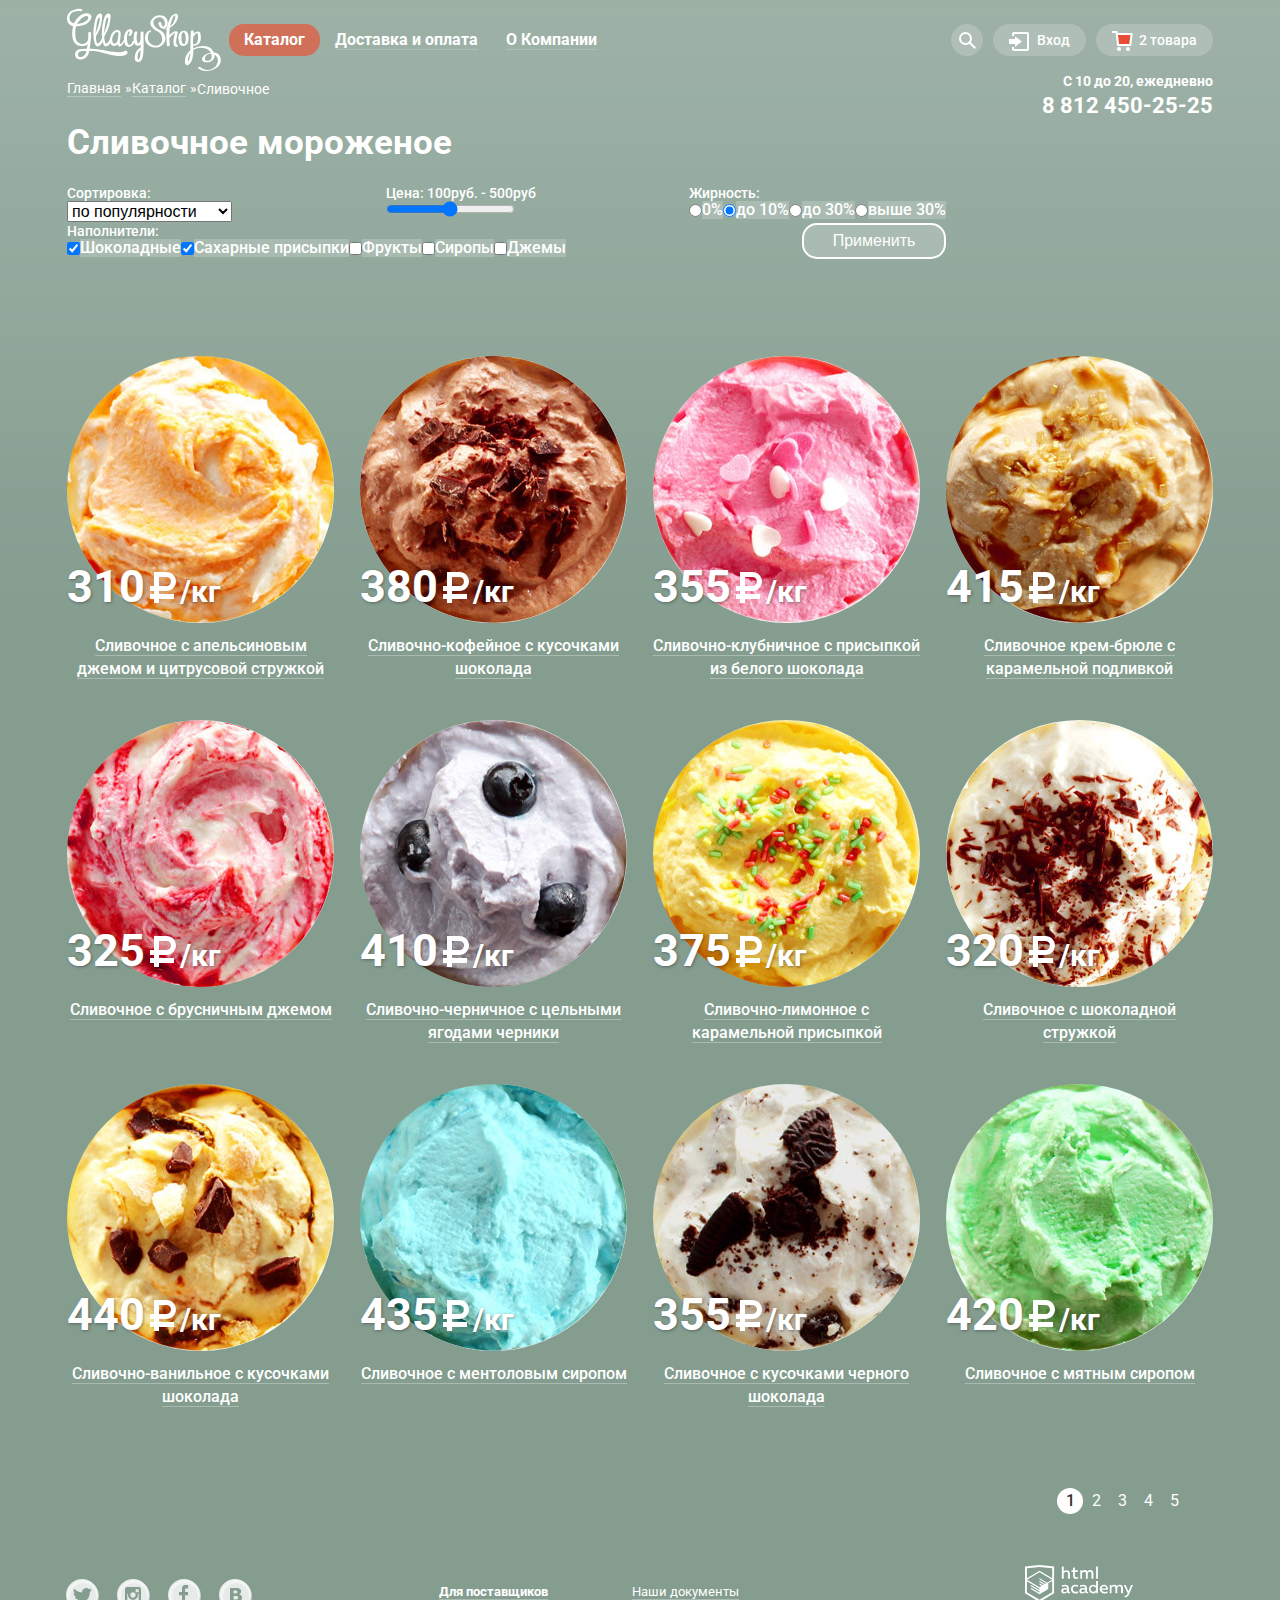
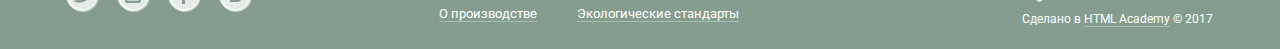
==== commit 75a0f73a: "Кусок главной страницы" ====
--- a/catalog.html
+++ b/catalog.html
@@ -205,7 +205,11 @@
 								<a href="#" title="Сливочное с апельсиновым джемом и цитрусовой стружкой">
 									<img class="image-item" src="img/product1.jpg" width="267" height="267" alt="Сливочное с апельсиновым джемом и цитрусовой стружкой" >
 								</a>
-								<p class="price">310
+								<p class="price">
+									<span class="number">310</span>
+									<svg xmlns="http://www.w3.org/2000/svg" width="31" height="36" viewBox="0 0 31 36">
+										<path fill="#FFF" d="M11 21h7.451c5.247 0 9.5-4.253 9.5-9.5S23.698 2 18.451 2H6v14H2v5h4v3H2v5h4v4h5v-4h15v-5H11v-3zm0-14h7.451v-.03a4.53 4.53 0 0 1 0 9.06V16H11V7z"/>
+									</svg>
 									<span class="measure">/кг</span>
 								</p>
 							</div>
@@ -221,7 +225,11 @@
 								<a href="#" title="Сливочно-кофейное с кусочками шоколада">
 									<img class="image-item" src="img/product2.jpg" width="267" height="267" alt="Сливочно-кофейное с кусочками шоколада">
 								</a>
-								<p class="price">380
+								<p class="price">
+									<span class="number">380</span>
+									<svg xmlns="http://www.w3.org/2000/svg" width="31" height="36" viewBox="0 0 31 36">
+										<path fill="#FFF" d="M11 21h7.451c5.247 0 9.5-4.253 9.5-9.5S23.698 2 18.451 2H6v14H2v5h4v3H2v5h4v4h5v-4h15v-5H11v-3zm0-14h7.451v-.03a4.53 4.53 0 0 1 0 9.06V16H11V7z"/>
+									</svg>
 									<span class="measure">/кг</span>
 								</p>
 							</div>
@@ -237,7 +245,11 @@
 								<a href="#" title="Сливочно-клубничное с присыпкой из белого шоколада">
 									<img class="image-item" src="img/product3.jpg" width="267" height="267" alt="Сливочно-клубничное с присыпкой из белого шоколада">
 								</a>
-								<p class="price">355
+								<p class="price">
+									<span class="number">355</span>
+									<svg xmlns="http://www.w3.org/2000/svg" width="31" height="36" viewBox="0 0 31 36">
+										<path fill="#FFF" d="M11 21h7.451c5.247 0 9.5-4.253 9.5-9.5S23.698 2 18.451 2H6v14H2v5h4v3H2v5h4v4h5v-4h15v-5H11v-3zm0-14h7.451v-.03a4.53 4.53 0 0 1 0 9.06V16H11V7z"/>
+									</svg>
 									<span class="measure">/кг</span>
 								</p>
 							</div>
@@ -253,7 +265,11 @@
 								<a href="#" title="Сливочное крем-брюле с карамельной подливкой">
 									<img class="image-item" src="img/product4.jpg" width="267" height="267" alt="Сливочное крем-брюле с карамельной подливкой">
 								</a>
-								<p class="price">415
+								<p class="price">
+									<span class="number">415</span>
+									<svg xmlns="http://www.w3.org/2000/svg" width="31" height="36" viewBox="0 0 31 36">
+										<path fill="#FFF" d="M11 21h7.451c5.247 0 9.5-4.253 9.5-9.5S23.698 2 18.451 2H6v14H2v5h4v3H2v5h4v4h5v-4h15v-5H11v-3zm0-14h7.451v-.03a4.53 4.53 0 0 1 0 9.06V16H11V7z"/>
+									</svg>
 									<span class="measure">/кг</span>
 								</p>
 							</div>
@@ -269,7 +285,11 @@
 								<a href="#" title="Сливочное с брусничным джемом">
 									<img class="image-item" src="img/product5.jpg" width="267" height="267" alt="Сливочное с брусничным джемом">
 								</a>
-								<p class="price">325
+								<p class="price">
+									<span class="number">325</span>
+									<svg xmlns="http://www.w3.org/2000/svg" width="31" height="36" viewBox="0 0 31 36">
+										<path fill="#FFF" d="M11 21h7.451c5.247 0 9.5-4.253 9.5-9.5S23.698 2 18.451 2H6v14H2v5h4v3H2v5h4v4h5v-4h15v-5H11v-3zm0-14h7.451v-.03a4.53 4.53 0 0 1 0 9.06V16H11V7z"/>
+									</svg>
 									<span class="measure">/кг</span>
 								</p>
 							</div>
@@ -285,7 +305,11 @@
 								<a href="#" title="Сливочно-черничное с цельными ягодами черники">
 									<img class="image-item" src="img/product6.jpg" width="267" height="267" alt="Сливочно-черничное с цельными ягодами черники">
 								</a>
-								<p class="price">410
+								<p class="price">
+									<span class="number">410</span>
+									<svg xmlns="http://www.w3.org/2000/svg" width="31" height="36" viewBox="0 0 31 36">
+										<path fill="#FFF" d="M11 21h7.451c5.247 0 9.5-4.253 9.5-9.5S23.698 2 18.451 2H6v14H2v5h4v3H2v5h4v4h5v-4h15v-5H11v-3zm0-14h7.451v-.03a4.53 4.53 0 0 1 0 9.06V16H11V7z"/>
+									</svg>
 									<span class="measure">/кг</span>
 								</p>
 							</div>
@@ -301,7 +325,11 @@
 								<a href="#" title="Сливочно-лимонное с карамельной присыпкой">
 									<img class="image-item" src="img/product7.jpg" width="267" height="267" alt="Сливочно-лимонное с карамельной присыпкой">
 								</a>
-								<p class="price">375
+								<p class="price">
+									<span class="number">375</span>
+									<svg xmlns="http://www.w3.org/2000/svg" width="31" height="36" viewBox="0 0 31 36">
+										<path fill="#FFF" d="M11 21h7.451c5.247 0 9.5-4.253 9.5-9.5S23.698 2 18.451 2H6v14H2v5h4v3H2v5h4v4h5v-4h15v-5H11v-3zm0-14h7.451v-.03a4.53 4.53 0 0 1 0 9.06V16H11V7z"/>
+									</svg>
 									<span class="measure">/кг</span>
 								</p>
 							</div>
@@ -317,7 +345,11 @@
 								<a href="#" title="Сливочное с шоколадной стружкой">
 									<img class="image-item" src="img/product8.jpg" width="267" height="267" alt="Сливочное с шоколадной стружкой">
 								</a>
-								<p class="price">320
+								<p class="price">
+									<span class="number">320</span>
+									<svg xmlns="http://www.w3.org/2000/svg" width="31" height="36" viewBox="0 0 31 36">
+										<path fill="#FFF" d="M11 21h7.451c5.247 0 9.5-4.253 9.5-9.5S23.698 2 18.451 2H6v14H2v5h4v3H2v5h4v4h5v-4h15v-5H11v-3zm0-14h7.451v-.03a4.53 4.53 0 0 1 0 9.06V16H11V7z"/>
+									</svg>
 									<span class="measure">/кг</span>
 								</p>
 							</div>
@@ -333,7 +365,11 @@
 								<a href="#" title="Сливочно-ванильное с кусочками шоколада">
 									<img class="image-item" src="img/product9.jpg" width="267" height="267" alt="Сливочно-ванильное с кусочками шоколада">
 								</a>
-								<p class="price">440
+								<p class="price">
+									<span class="number">440</span>
+									<svg xmlns="http://www.w3.org/2000/svg" width="31" height="36" viewBox="0 0 31 36">
+										<path fill="#FFF" d="M11 21h7.451c5.247 0 9.5-4.253 9.5-9.5S23.698 2 18.451 2H6v14H2v5h4v3H2v5h4v4h5v-4h15v-5H11v-3zm0-14h7.451v-.03a4.53 4.53 0 0 1 0 9.06V16H11V7z"/>
+									</svg>
 									<span class="measure">/кг</span>
 								</p>
 							</div>
@@ -349,7 +385,11 @@
 								<a href="#" title="Сливочноe с ментоловым сиропом">
 									<img class="image-item" src="img/product10.jpg" width="267" height="267" alt="Сливочноe с ментоловым сиропом">
 								</a>
-								<p class="price">435
+								<p class="price">
+									<span class="number">435</span>
+									<svg xmlns="http://www.w3.org/2000/svg" width="31" height="36" viewBox="0 0 31 36">
+										<path fill="#FFF" d="M11 21h7.451c5.247 0 9.5-4.253 9.5-9.5S23.698 2 18.451 2H6v14H2v5h4v3H2v5h4v4h5v-4h15v-5H11v-3zm0-14h7.451v-.03a4.53 4.53 0 0 1 0 9.06V16H11V7z"/>
+									</svg>
 									<span class="measure">/кг</span>
 								</p>
 							</div>
@@ -365,7 +405,11 @@
 								<a href="#" title="Сливочное с кусочками черного шоколада">
 									<img class="image-item" src="img/product11.jpg" width="267" height="267" alt="Сливочное с кусочками черного шоколада">
 								</a>
-								<p class="price">355
+								<p class="price">
+									<span class="number">355</span>
+									<svg xmlns="http://www.w3.org/2000/svg" width="31" height="36" viewBox="0 0 31 36">
+										<path fill="#FFF" d="M11 21h7.451c5.247 0 9.5-4.253 9.5-9.5S23.698 2 18.451 2H6v14H2v5h4v3H2v5h4v4h5v-4h15v-5H11v-3zm0-14h7.451v-.03a4.53 4.53 0 0 1 0 9.06V16H11V7z"/>
+									</svg>
 									<span class="measure">/кг</span>
 								</p>
 							</div>
@@ -381,7 +425,11 @@
 								<a href="#" title="Сливочное с мятным сиропом">
 									<img class="image-item" src="img/product12.jpg" width="267" height="267" alt="Сливочное с мятным сиропом">
 								</a>
-								<p class="price">420
+								<p class="price">
+									<span class="number">420</span>
+									<svg xmlns="http://www.w3.org/2000/svg" width="31" height="36" viewBox="0 0 31 36">
+										<path fill="#FFF" d="M11 21h7.451c5.247 0 9.5-4.253 9.5-9.5S23.698 2 18.451 2H6v14H2v5h4v3H2v5h4v4h5v-4h15v-5H11v-3zm0-14h7.451v-.03a4.53 4.53 0 0 1 0 9.06V16H11V7z"/>
+									</svg>
 									<span class="measure">/кг</span>
 								</p>
 							</div>
--- a/css/style.css
+++ b/css/style.css
@@ -52,6 +52,7 @@
 }
 
 .blog-title {
+	margin: 24px 0 0 20px;
 	font-size: 16px;
 	color: #323232;
 	line-height: 22px;
@@ -64,6 +65,11 @@
 	margin-bottom: 40px;
 	margin-top: 42px;
 }
+
+.main-slider .slide {
+	padding-top: 30px;
+}
+
 
 .slide-input {
 	display: none;
@@ -136,7 +142,7 @@
 .slide2,
 .slide3 {
 	position: absolute;
-	bottom: 51px;
+	bottom: 2px;
 	left: 223px;
 	width: 700px;
 	text-align: center;
@@ -653,11 +659,20 @@
 }
 
 .slider-button {
-	font-size: 42px;
+	display: block;
+	width: 278px;
+	height: 63px;
+	margin: 30px auto 0 auto;
+	padding-top: 10px;
+	font-size: 32px;
 	color: #ffffff;
 	line-height: 44px;
 	font-weight: 700;
-	text-align: center;		
+	text-align: center;	
+	border-radius: 32px;	
+	background-image: linear-gradient(to top, #e74a35 0%, #f26843 100%);
+	box-shadow: 0 2px 2px rgba(172, 16, 0, 0.64);
+	text-shadow: 0 2px 5px rgba(160, 32, 11, 0.76)
 }
 
 .special-offer-raspberry {
@@ -677,6 +692,8 @@
 }
 
 .special-offers h3 {
+	margin: 16px auto 0 20px;
+	padding: 0;
 	font-size: 35px;
 	color: #ffffff;
 	line-height: 41px;
@@ -684,6 +701,8 @@
 }
 
 .special-offers p {
+	margin: 15px 25px 0 20px;
+	padding: 0;
 	font-size: 18px;
 	color: #ffffff;
 	line-height: 22px;
@@ -700,6 +719,13 @@
 }
 
 .special-offer-button {
+	display: block;
+	height: 46px;
+	width: 165px;
+	margin: 43px 21px auto auto;
+	padding-top: 8px;      
+	text-align: center;
+	border-radius: 23px;
 	font-size: 18px;
 	color: #ffffff;
 	line-height: 24px;
@@ -744,14 +770,22 @@
 
 .bestsellers .measure,
 .catalog-grid .measure {
+	margin-left: -18px;
 	font-size: 30px;
 	color: #ffffff;
 	line-height: 45px;
 	font-weight: 700;
 }
 
+.bestseller-name,
+.product-name {
+	margin: 5px 0 0 0;
+	padding: 0;
+	text-align: center;
+}
 .bestseller-name a,
 .product-name a {
+	text-align: center;
 	font-size: 16px;
 	color: #ffffff;
 	line-height: 22px;
@@ -769,7 +803,16 @@
 
 .image-price .price {
 	position: absolute;
-	bottom: -20px;
+	bottom: -30px;
+	text-shadow: 1px 1px 3px rgba(49, 50, 53, 0.5);
+}
+
+.image-price svg {
+	position: relative;
+	bottom: -4px;
+	left: -8px;
+	margin: 0;
+	padding: 0;
 }
 
 .bestseller-name a:hover,
@@ -785,6 +828,7 @@
 .product-background {
 	display: none;
 	position: absolute;
+	z-index: 1;
 	top:-6px;
 	left: -13px;
 	width: 293px;
@@ -799,7 +843,23 @@
 	display: block;
 }
 
+.product-background .product-button {
+	display: block;
+	position: absolute;
+	z-index: 2;
+	bottom: 22px;
+	left: 50%;
+	transform: translateX(-50%);
+	box-sizing: border-box;
+	width: 200px;
+	height: 46px;
+	text-align: center;
+	padding-top: 10px;
+	border-radius: 21px;
+}
+
 .about-us {
+	margin-top: -3px;
 	margin-bottom: 40px;
 	border-radius: 15px;
 	background-image: url(../img/pattern-bg1.jpg);
@@ -808,6 +868,9 @@
 }
 
 .about-us-title {
+	margin-left: 21px;
+	padding-top: 25px;
+	margin-bottom: 25px;
 	font-size: 24px;
 	color: #323232;
 	line-height: 30px;
@@ -815,7 +878,64 @@
 }
 
 .about-us-list {
+	display: flex;
+	flex-wrap: wrap;
+	margin: 0;
+	padding: 0;
 	list-style: none;
+}
+
+.about-us-list li {
+	position: relative;
+	width: 492px;
+	margin-top: -2px;
+	margin-left: 76px;
+	padding-right: 10px;
+	padding-bottom: 24px;
+}
+
+.about-us-tehnology::before {
+	position: absolute;
+	content: "";
+	width: 49px;
+	height: 49px;
+	left: -56px;
+	top: -13px;
+	background-image: url(../img/ice-cream.svg);
+	background-repeat: no-repeat;
+}
+
+.about-us-partners::before {
+	position: absolute;
+	content: "";
+	width: 49px;
+	height: 49px;
+	left: -58px;
+	top: -13px;
+	background-image: url(../img/cow.svg);
+	background-repeat: no-repeat;
+}
+
+.about-us-production::before {
+	position: absolute;
+	content: "";
+	width: 49px;
+	height: 49px;
+	left: -56px;
+	top: -13px;
+	background-image: url(../img/eco.svg);
+	background-repeat: no-repeat;
+}
+
+.about-us-delivery::before {
+	position: absolute;
+	content: "";
+	width: 49px;
+	height: 49px;
+	left: -58px;
+	top: -13px;
+	background-image: url(../img/thermometer.svg);
+	background-repeat: no-repeat;
 }
 
 .blog-newsletter {
@@ -829,7 +949,12 @@
 	color: #323232;
 	line-height: 30px;
 	font-weight: 700;
-	border-bottom: 2px solid rgb(50, 50, 50);
+	text-decoration: underline;
+}
+
+.from-blog p {
+	margin: 3px 0 0 20px;
+	width: 290px;	
 }
 
 .from-blog a:hover,
@@ -839,7 +964,7 @@
 	color: #e84d37;
 	line-height: 30px;
 	font-weight: 700;
-	border-bottom: 2px solid rgb(232, 77, 55);
+	text-decoration: underline;
 }
 
 .from-blog {
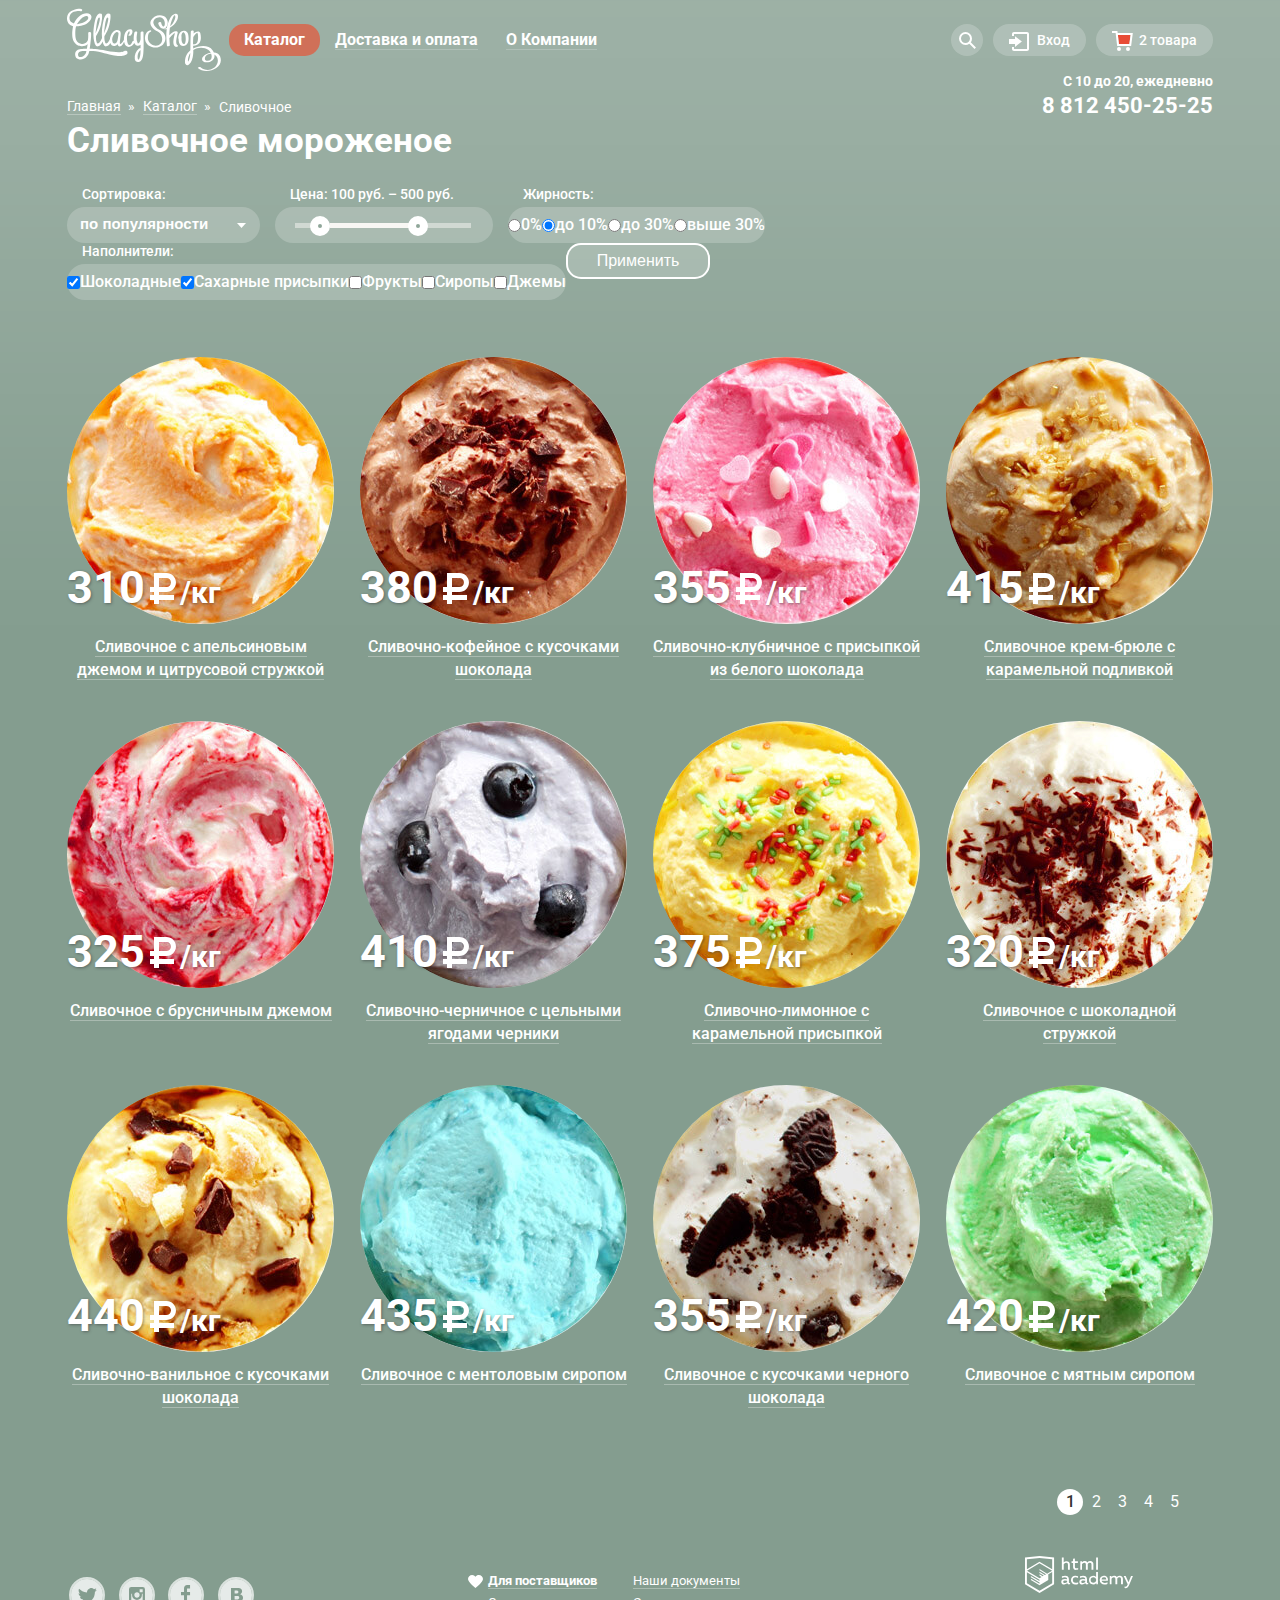
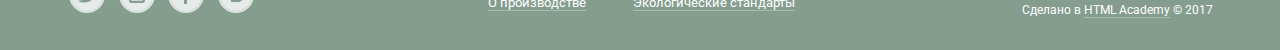
==== commit 57f96d44: "Злые фильтры не кончаются" ====
--- a/catalog.html
+++ b/catalog.html
@@ -163,8 +163,12 @@
 							</select>
 						</fieldset>
 						<fieldset>
-							<legend>Цена: 100руб. - 500руб</legend>
-							<input type="range" name="price">
+							<legend>Цена: 100 руб. – 500 руб.</legend>
+							<div class="filter-range">
+								<div class="filter-range-line"></div>
+								<div class="filter-range-first"></div>
+								<div class="filter-range-second"></div>
+							</div>
 						</fieldset>
 						<fieldset>
 							<legend>Жирность:</legend>
--- a/css/style.css
+++ b/css/style.css
@@ -539,6 +539,7 @@
 	font-weight: 700;	
 	border-radius: 23px;
 	outline: none;
+	border: none;
 }
  
 .login-form a {
@@ -799,6 +800,7 @@
 
 .image-price {
 	position: relative;
+	z-index: 5;
 }
 
 .image-price .price {
@@ -813,6 +815,16 @@
 	left: -8px;
 	margin: 0;
 	padding: 0;
+}
+
+.bestsellers-items > img {
+	z-index: 6;
+}
+
+.bestseller-name,
+.product-name {
+	position: relative;
+	z-index: 6;
 }
 
 .bestseller-name a:hover,
@@ -860,7 +872,7 @@
 
 .about-us {
 	margin-top: -3px;
-	margin-bottom: 40px;
+	margin-bottom: 38px;
 	border-radius: 15px;
 	background-image: url(../img/pattern-bg1.jpg);
 	background-repeat: repeat;
@@ -977,6 +989,7 @@
 }
 
 .newsletter p {
+	margin: 28px 10px 0 22px;
 	color: #5a5a5a;
 }
 
@@ -986,7 +999,7 @@
 	min-height: 220px;
 
 	background-color: #ffffff;
-	background-image: url(../img/post-outer.jpg);
+	background-image: url(../img/bg-post.svg);
 	background-repeat: repeat;
 	border-radius: 15px;
 }
@@ -1003,6 +1016,12 @@
 }
 
 .newsletter-form input[type="email"] {
+	display: inline-block;
+	margin-left: 22px;
+	margin-top: 36px;
+	padding-left: 12px;
+	width: 368px;
+	height: 44px;
 	font-size: 16px;
 	color: #999999;
 	line-height: 24px;
@@ -1013,10 +1032,36 @@
 	border-radius: 5px;
 }
 
+.newsletter button {
+	display: inline-block;
+	width: 129px;
+	height: 44px;
+	margin-left: 7px;
+	padding-bottom: 12px;
+	padding-top: 9px;
+	vertical-align: middle;
+	color: #fff;
+	font-weight: 700;
+	border-radius: 23px;
+	border: none;
+	outline: none;
+}
+
 .contact {
 	width: 1200px;
 	margin: 0 auto;
 	position: relative;
+}
+
+.contact::before {
+	position: absolute;
+	left: 266px;
+	top: 140px;
+	content: "";
+	width: 80px;
+	height: 140px;
+	background-image: url(../img/pin.svg);
+	background-repeat: no-repeat;
 }
 
 .address {
@@ -1025,17 +1070,29 @@
 	right: 27px;
 	width: 303px;
 	min-height: 307px;
+	padding: 30px 25px;
 	background-color: #ffffff;	
 	border-radius: 15px;
 }
 
 .address p {
+	margin:0;
+	margin-bottom: 0px;
+	padding:0;
 	font-size: 14px;
 	color: #323232;
 	line-height: 20px;
 	font-weight: 400;
 }
 
+.address .address-city {
+	margin-bottom: 18px;
+}
+
+.address .for-orders {
+	margin-bottom: 5px;
+}
+
 .address b {
 	font-size: 18px;
 	color: #323232;
@@ -1048,6 +1105,10 @@
 	color: #323232;
 	line-height: 24px;
 	font-weight: 700;
+}
+
+.address .open {
+	margin-bottom: 25px;
 }
 
 .address .phone:hover,
@@ -1057,25 +1118,35 @@
 }
 
 .feedback-button {
+	display: block;
+	width: 252px;
+	height: 46px;
+	padding-top: 10px;
+	text-align: center;
 	font-size: 18px;
 	line-height: 24px;
 	font-weight: 700;	
+	border-radius: 23px;
+	outline: none;
 }
 
 .main-footer {
 	display: flex;
 	justify-content: space-between;
 	min-height: 105px;
-	padding-top: 36px;
+	padding-top: 26px;
 }
 
 .footer-social ul {
 	display: flex;
 	align-items: center;
 	justify-content: space-between;
+	flex-wrap: wrap;
 	min-width: 185px;
 	list-style: none;
 	margin: 0;
+	margin-top: 6px;
+	margin-left: 2px;
 	padding: 0;
 }
 
@@ -1083,10 +1154,17 @@
 	position: relative;
 }
 
+.footer-social a {
+	width: 32px;
+	height: 32px;
+	box-sizing: content-box;
+	border: 2px solid rgba(255, 255, 255, 0.7);
+}
+
 .footer-social svg {
 	position: absolute;
-	top: -1px;
-	left: -1px;
+	top: 2px;
+	left: 2px;
 }
 
 .social-button {
@@ -1101,23 +1179,37 @@
 .social-button:hover,
 .social-button:focus {
 	fill: #fff;
-	border: 3px solid rgba(255, 255, 255, 0.7);
+	border: 2px solid rgba(255, 255, 255, 0.7);
 }
 
 .social-button:active {
 	fill: #e9e9e9;
-	border: 3px solid #e9e9e9;
+	border: 2px solid #e9e9e9;
 }
 
 .footer-documents ul {
 	display: flex;
-	justify-content: space-between;
+	justify-content: flex-start;
 	align-items: center;
 	flex-wrap: wrap;
-	width: 300px;
-	margin: 0;
+	width: 330px;
+	margin: 0;
+	margin-top: -2px;
 	padding: 0;
 	list-style: none;
+}
+
+.footer-documents li {
+	position: relative;
+	width: 50%;
+}
+
+.footer-documents li:nth-child(2n-1) {
+	left: 15px;
+}
+
+.footer-documents li:nth-child(2n) {
+	left: -5px;
 }
 
 .footer-documents a {
@@ -1136,17 +1228,24 @@
 }
 
 .footer-documents .suppliers {
+	position: relative;
 	font-weight: 700;
 }
 
-
-.footer-documents {
-	min-width: 320px;
-}
+.footer-documents .suppliers::before {
+	position: absolute;
+	content: "";
+	top: 2px;
+	left: -20px;
+	width: 15px;
+	height: 13px;
+	background-image: url(../img/heart.svg)
+}
+
 
 .footer-copyright {
 	position: relative;
-	width: 267px;
+	width: 192px;
 	margin-top: 30px;
 	text-align: right;
 	font-size: 12px;
@@ -1174,31 +1273,64 @@
 }
 
 .modal-feedback {
-	display: none;
-	width: 477px;
+	position: relative;
+	display: flex;
+	flex-direction: column;
+	justify-content: space-between;
+	width: 447px;
 	min-height: 442px;
-
+	margin: 0 auto;
+	padding: 20px 25px 27px;
 	background-color: #f8f7f4;
-	border-radius: 5px;
+	border-radius: 15px;
 }
 
 .modal-feedback h2 {
+	margin: 0;
+	padding: 0;
 	font-size: 24px;
 	color: #323232;
 	line-height: 28px;
 	font-weight: 500;	
 }
 
+.modal-feedback .modal-close {
+	position: absolute;
+	top: 15px;
+	right: 15px;
+	display: block;
+	width: 17px;
+	height: 18px;
+	border: none;
+	background: url(../img/cross-big.svg) no-repeat;
+}
+
+.feedback-form {
+	display: flex;
+	flex-direction: column;
+	justify-content: space-between;
+	height: 355px;
+}
+
 .feedback-form button {
+	align-self: flex-end;
+	width: 139px;	
+	height: 46px;
+	padding-bottom: 10px;
+	padding-top: 8px;
 	font-size: 18px;
 	color: #ffffff;
 	line-height: 24px;
 	font-weight: 700;	
-}
+	border-radius: 23px;
+	outline: none;
+	border: none;
+	}
 
 .feedback-form input[type="text"],
 .feedback-form input[type="email"],
 .feedback-form textarea {
+	padding-left: 15px;
 	font-size: 16px;
 	color: #999999;
 	line-height: 24px;
@@ -1225,8 +1357,14 @@
 }
 
 .feedback-form textarea {
-	width: 429px;
-	height: 155px;	
+	height: 155px;
+	width: 397px;
+	padding-top: 15px;	
+}
+
+.feedback-form p {
+	margin: 0;
+	padding: 0;
 }
 
 .newsletter-form input:hover,
@@ -1378,8 +1516,8 @@
 
 .breadcrumbs {
 	min-height: 15px;
-	margin-top: 5px;
-	margin-bottom: 9px;
+	margin-top: 23px;
+	margin-bottom: 3px;
 }
 
 .breadcrumbs-list {
@@ -1413,8 +1551,14 @@
 	font-weight: 400;	
 }
 
+.breadcrumbs li {
+	padding-right: 11px;
+}
+
 .breadcrumbs li:not(:last-child)::after {
-	content: "  » ";
+	position: relative;
+	left: 3px;
+	content: "»";
 
 	font-size: 14px;
 	color: #ffffff;
@@ -1423,8 +1567,10 @@
 }
 
 .catalog-name {
+	margin: 0;
+	padding: 0;
 	min-height: 41px;
-	margin-bottom: 22px;
+	margin-bottom: 25px;
 	font-size: 35px;
 	color: #ffffff;
 	line-height: 41px;
@@ -1433,7 +1579,7 @@
 
 
 .filters {
-	width: 879px;
+	width: 855px;
 	min-height: 131px;
 	margin-bottom: 40px;
 }
@@ -1442,7 +1588,7 @@
 	display: flex;
 	align-content: center;
 	flex-wrap: wrap;
-	justify-content: space-between;
+	/*justify-content: space-between;*/
 }
 
 .filters fieldset {
@@ -1452,6 +1598,7 @@
 }
 
 .filters legend {
+	margin-left: 15px;
 	font-size: 14px;
 	color: #ffffff;
 	line-height: 16px;
@@ -1463,8 +1610,88 @@
 	color: #ffffff;
 	line-height: 18px;
 	font-weight: 500;	
-
-	background-color: rgba(255,255,255,0.2);	
+}
+
+.filters select {
+	width: 193px;
+	height: 36px;	
+	margin-top: 5px;
+	margin-right: 15px;
+	padding: 0 16px 2px 13px;
+	color: #ffffff;
+	font-size: 15px;
+	line-height: 18px;
+	font-weight: 600;
+	border: none;
+	outline: none;
+	appearance: none;
+	background-image: url(../img/select-arrow.svg);
+	background-repeat: no-repeat;
+	background-position: 170px center;
+	background-color: rgba(255, 255, 255, 0.2);
+	border-radius: 18px;
+}
+
+.filters select:hover {
+	color: #323232;
+	background-color: #ffffff;
+	background-image: url(../img/select-arrow-b.svg);
+}
+
+.filter-range {
+	position: relative;
+	width: 218px;
+	height: 36px;
+	margin-top: 5px;
+	margin-right: 15px;
+	background-color: rgba(255, 255, 255, 0.2);
+  border-radius: 18px;
+}
+
+.filter-range-first,
+.filter-range-second {
+	position: absolute;
+	width: 20px;
+	height: 20px;
+	border-radius: 50%;
+	border: 8px solid #ffffff;
+	background: #8fa699;
+	cursor: pointer;
+}
+
+.filter-range-first {
+	bottom: 7px;
+	left: 35px;
+}
+
+.filter-range-second {
+	bottom: 7px;
+	left: 133px;
+}
+
+.filter-range-first:hover,
+.filter-range-second:hover {
+	transform: scale(1.2);
+}
+
+.filter-range-line {
+	position: relative;
+	top: 16px;
+	left: 20px;
+	width: 176px;
+	height: 5px;
+	background-color: rgba(248,247,244,0.5);
+	cursor: pointer;
+}
+
+.filter-range-line::after {
+	position: absolute;
+	left: 35px;
+	top: 0px;
+	content: "";
+	width: 80px;
+	height: 5px;
+	background-color: #f8f7f4;
 }
 
 .filters button {
@@ -1499,6 +1726,10 @@
 .content-wrapper {
 	display: flex;
 	align-items: center;
+	height: 36px;
+	margin-top: 5px;
+	background-color: rgba(255, 255, 255, 0.2);
+  border-radius: 18px;
 }
 
 .catalog-grid {
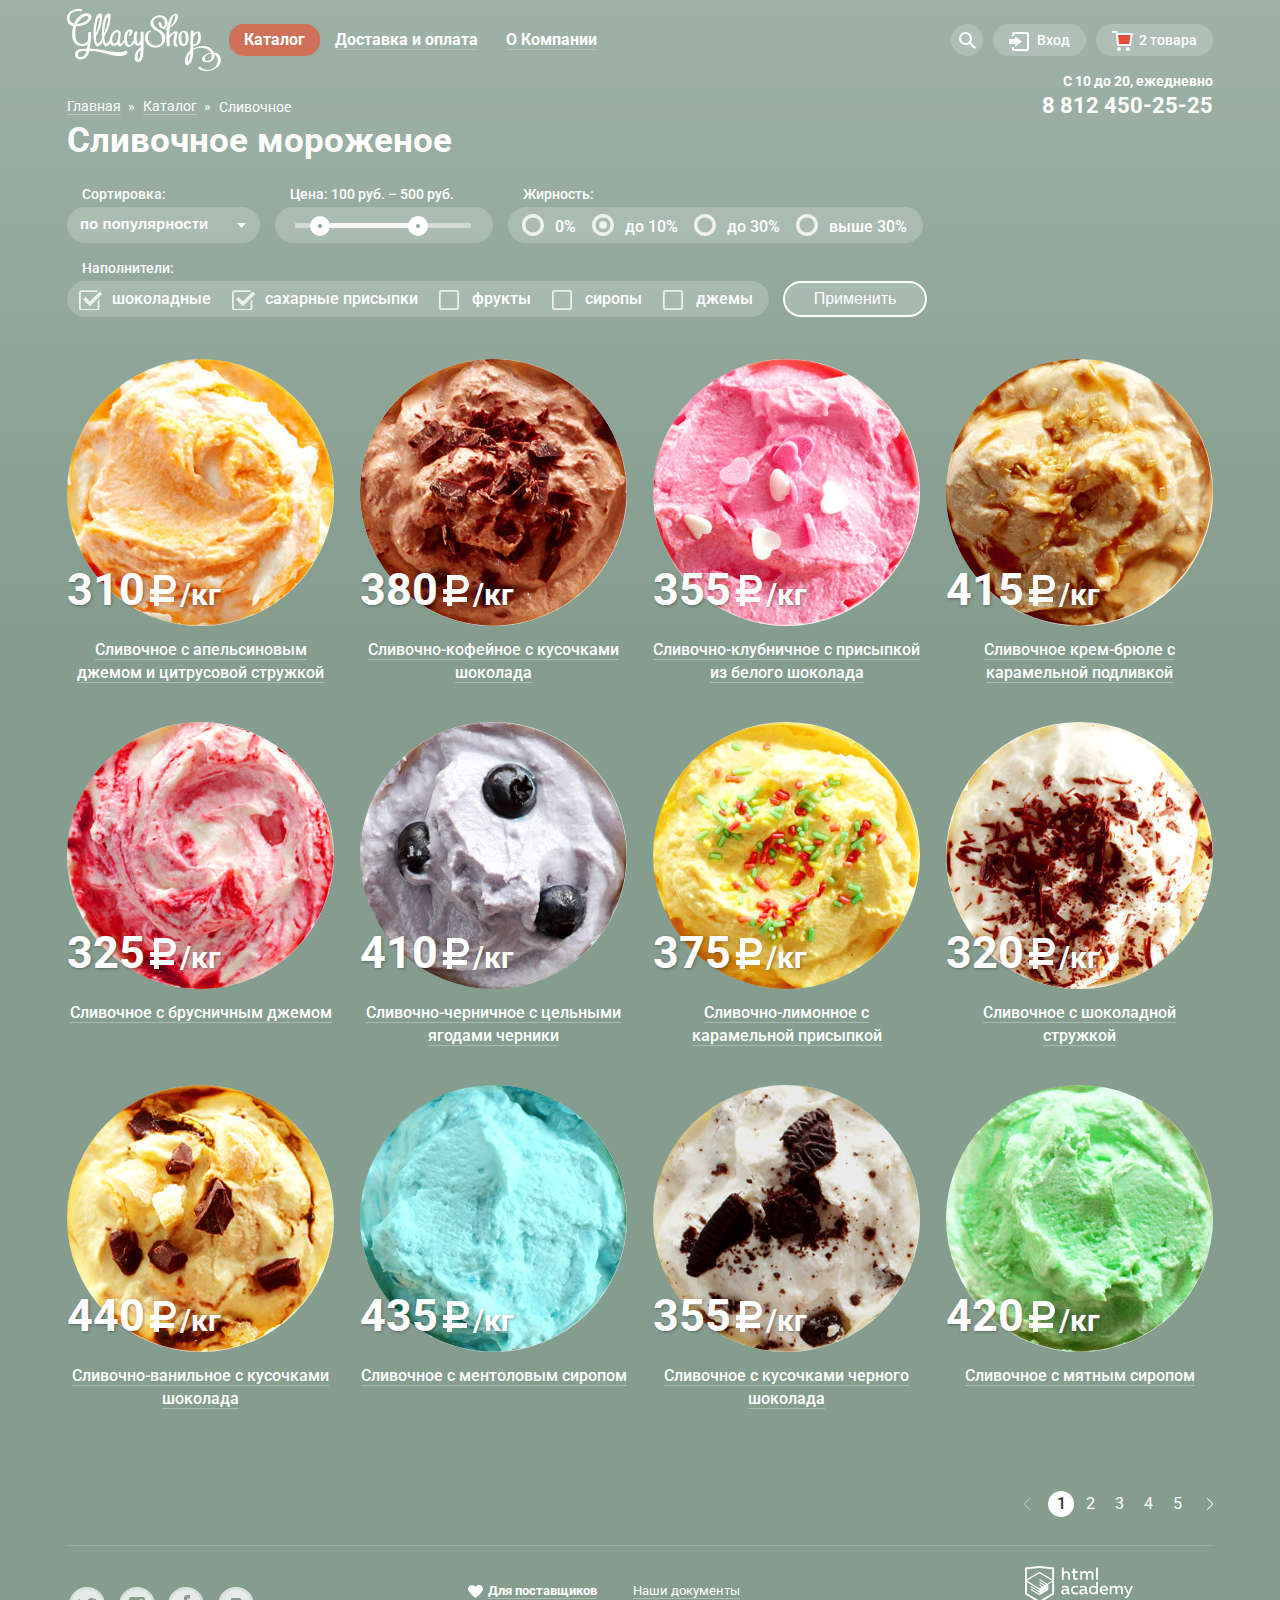
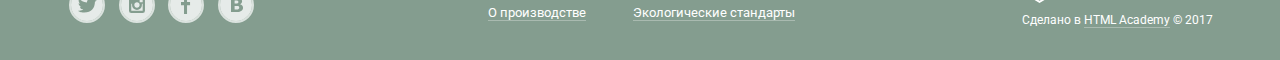
==== commit 394ae04c: "Декоративные элементы" ====
--- a/catalog.html
+++ b/catalog.html
@@ -53,7 +53,10 @@
 							</svg>
 						</div>
 						<div class="modal modal-search">
-							<input type="text" name="search" id="search" placeholder="Что ищем?">
+							<input type="text" name="search" id="search" placeholder="">
+							<div class="pseudo">
+								<label class="pseudo-placeholder" for="search">Что ищем?</label>
+							</div>
 						</div>
 					</div>
 					<div class="login-link">
@@ -69,15 +72,15 @@
 						</a>
 						<div class="modal modal-login">
 							<h2 class="visually-hidden">Авторизация</h2>
-							<form class="login-form" action="#" method="post">
-								<p>
-									<input class="login-email" type="email" name="e-mail" id="e-mail" placeholder="Электронная почта">
-									<label for="e-mail" class="visually-hidden">Электронная почта</label>
-								</p>
-								<p>
-									<input class="login-password" type="password" name="password" id="password" placeholder="Пароль">
-									<label for="password" class="visually-hidden">Пароль</label>
-								</p>
+							<form class="login-form" action="#" method="post">								
+								<input class="login-email" type="email" name="e-mail" id="e-mail" placeholder="">
+								<div class="pseudo">
+									<label class="pseudo-placeholder" for="e-mail">Электронная почта</label>
+								</div>
+								<input class="login-password" type="password" name="password" id="password" placeholder="">
+								<div class="pseudo">
+									<label class="pseudo-placeholder" for="password">Пароль</label>
+								</div>									
 								<div class="login-form-bottom">
 									<button class="button" type="submit">Войти</button>
 									<p class="login-password-info">
@@ -86,7 +89,7 @@
 									</p>
 								</div>
 							</form>
-						</div>	        
+						</div>	     
 					</div>
 					<div class="cart full-cart">
 						<a href="#" class="cart-link">
@@ -183,19 +186,19 @@
 								<label for="fatness4">выше 30%</label>
 							</div>
 						</fieldset>
-						<fieldset>
+						<fieldset class="content">
 							<legend>Наполнители:</legend>
 							<div class="content-wrapper">
 								<input type="checkbox" name="content" value="content1" id="content1" checked>
-								<label for="content1">Шоколадные</label>
+								<label for="content1">шоколадные</label>
 								<input type="checkbox" name="content" value="content2" id="content2" checked>
-								<label for="content2">Сахарные присыпки</label>
+								<label for="content2">сахарные присыпки</label>
 								<input type="checkbox" name="content" value="content3" id="content3">
-								<label for="content3">Фрукты</label>
+								<label for="content3">фрукты</label>
 								<input type="checkbox" name="content" value="content4" id="content4">
-								<label for="content4">Сиропы</label>
+								<label for="content4">сиропы</label>
 								<input type="checkbox" name="content" value="content5" id="content5">
-								<label for="content5">Джемы</label>
+								<label for="content5">джемы</label>
 							</div>
 						</fieldset>
 						<button>Применить</button>
@@ -443,7 +446,7 @@
 							<div class="product-background">
 								<a href="#" class="button product-button">Быстрый просмотр</a>
 							</div> 
-						</li>         
+						</li>           
 					</ul>
 				</section>
 				<nav class="pagination">
--- a/css/style.css
+++ b/css/style.css
@@ -430,19 +430,71 @@
 	box-shadow: 0 20px 20px rgba(0, 0, 0, 0.4);
 }
 
+.pseudo {
+	position: relative;
+}
+
+.modal-search .pseudo-placeholder {
+	position: absolute;
+  top: -55px;
+  left: 30px;
+  color: rgb(153, 153, 153);
+  font-size: 16px;
+  line-height: 24px;
+  transition-duration: 0.3s;
+  cursor: text;
+}
+
+.login-form .pseudo-placeholder {
+	position: absolute;
+  top: -50px;
+  left: 15px;
+  color: rgb(153, 153, 153);
+  font-size: 16px;
+  line-height: 24px;
+  transition-duration: 0.3s;
+  cursor: text;
+}
+
+.newsletter-form .pseudo-placeholder {
+	position: absolute;
+  top: 5px;
+  left: -370px;
+  color: rgb(153, 153, 153);
+  font-size: 16px;
+  line-height: 24px;
+  transition-duration: 0.3s;
+  cursor: text;
+}
+
+.modal-search input:focus ~ .pseudo .pseudo-placeholder,
+.login-form input:focus + .pseudo .pseudo-placeholder,
+.newsletter-form input:focus ~ .pseudo .pseudo-placeholder
+ {
+	font-size: 11px;
+  line-height: 13px;
+  color: rgb(91, 157, 223);
+  transform: translateY(-22px);
+}
+
 .search-block:after {
 	content: "";
 	height: 30px;
+	width: 30px;
 	position: absolute;
 	z-index: 2;
 	top: 20px;
-	left: 0;
+	left: -10px;
 	right: 0;	
 }
 
 .search-block:hover .modal-search {
 	display: block;
 	background-color: rgb(248, 247, 244);
+}
+
+.search-block:hover {
+	background-color: rgb(255, 255, 255);
 }
 
 .modal-search input[type="text"] {
@@ -505,9 +557,16 @@
 	display: block;
 }
 
+.login-link:hover a {
+	color: #323232;
+	background-color: #ffffff;
+}
+
 .login-form input[type="password"],
 .login-form input[type="email"] {
 	display: block;
+	margin-top: 1em;
+	margin-bottom: 1em;
 	padding-left: 15px;
 	width: 100%;
 	height: 44px;
@@ -722,15 +781,23 @@
 .special-offer-button {
 	display: block;
 	height: 46px;
-	width: 165px;
-	margin: 43px 21px auto auto;
-	padding-top: 8px;      
+	margin: 45px 21px auto auto;
+	padding: 10px 8px 0 8px;      
 	text-align: center;
+	vertical-align: middle;
 	border-radius: 23px;
 	font-size: 18px;
 	color: #ffffff;
 	line-height: 24px;
 	font-weight: 700;
+}
+
+.special-offer-raspberry .special-offer-button {
+	width: 165px;
+}
+
+.special-offer-chocolate .special-offer-button {
+	width: 189px;
 }
 
 .bestsellers-list {
@@ -780,7 +847,7 @@
 
 .bestseller-name,
 .product-name {
-	margin: 5px 0 0 0;
+	margin: 6px 0 0 0;
 	padding: 0;
 	text-align: center;
 }
@@ -840,7 +907,7 @@
 .product-background {
 	display: none;
 	position: absolute;
-	z-index: 1;
+	z-index: 9;
 	top:-6px;
 	left: -13px;
 	width: 293px;
@@ -848,6 +915,11 @@
 	background-color: rgba(248, 247, 244, 0.2);
 	box-shadow: 0px 20px 20px 0px rgba(0, 0, 0, 0.4);
 	border-radius: 5px;
+}
+
+.catalog-item:hover .image-price,
+.catalog-item:hover .product-name {
+	z-index: 10;
 }
 
 .bestsellers-items:hover .product-background,
@@ -872,7 +944,8 @@
 
 .about-us {
 	margin-top: -3px;
-	margin-bottom: 38px;
+	margin-bottom: 40px;
+	padding-bottom: 3px;
 	border-radius: 15px;
 	background-image: url(../img/pattern-bg1.jpg);
 	background-repeat: repeat;
@@ -1009,10 +1082,15 @@
 	top: 0px;
 	width: 548px;
 	min-height: 208px;
-
 	margin: 6px;
 	background-color: #f8f7f4;
 	border-radius: 9px;
+}
+
+.newsletter-form {
+	display:flex;
+	justify-content: space-between;
+	align-items:center;
 }
 
 .newsletter-form input[type="email"] {
@@ -1033,15 +1111,20 @@
 }
 
 .newsletter button {
+	position: relative;
+	top: 17px;
+	right: 20px;
 	display: inline-block;
 	width: 129px;
 	height: 44px;
-	margin-left: 7px;
+	margin-left: 0px;
 	padding-bottom: 12px;
 	padding-top: 9px;
 	vertical-align: middle;
 	color: #fff;
 	font-weight: 700;
+	font-size: 17px;
+	line-height: 24px;
 	border-radius: 23px;
 	border: none;
 	outline: none;
@@ -1056,7 +1139,7 @@
 .contact::before {
 	position: absolute;
 	left: 266px;
-	top: 140px;
+	top: 138px;
 	content: "";
 	width: 80px;
 	height: 140px;
@@ -1362,9 +1445,35 @@
 	padding-top: 15px;	
 }
 
-.feedback-form p {
-	margin: 0;
-	padding: 0;
+.feedback-form input + .pseudo .pseudo-placeholder {
+	position: absolute;
+  top: -45px;
+  left: 15px;
+  color: rgb(153, 153, 153);
+  font-size: 16px;
+  line-height: 24px;
+  transition-duration: 0.3s;
+  cursor: text;
+}
+
+.feedback-form textarea + .pseudo .pseudo-placeholder {
+	position: absolute;
+  top: -158px;
+  left: 15px;
+  color: rgb(153, 153, 153);
+  font-size: 16px;
+  line-height: 24px;
+  transition-duration: 0.3s;
+  cursor: text;
+}
+
+.feedback-form input:focus + .pseudo .pseudo-placeholder,
+.feedback-form textarea:focus + .pseudo .pseudo-placeholder
+ {
+	font-size: 11px;
+  line-height: 13px;
+  color: rgb(91, 157, 223);
+  transform: translateY(-22px);
 }
 
 .newsletter-form input:hover,
@@ -1579,22 +1688,22 @@
 
 
 .filters {
-	width: 855px;
+	width: 860px;
 	min-height: 131px;
-	margin-bottom: 40px;
+	margin-bottom: -18px;
 }
 
 .filters form {
 	display: flex;
-	align-content: center;
+	align-content: flex-start;
 	flex-wrap: wrap;
-	/*justify-content: space-between;*/
 }
 
 .filters fieldset {
 	margin: 0;
 	padding: 0;
 	border: none;
+	margin-bottom: 17px;
 }
 
 .filters legend {
@@ -1624,7 +1733,9 @@
 	font-weight: 600;
 	border: none;
 	outline: none;
-	appearance: none;
+  -webkit-appearance: none;
+  -moz-appearance: none;
+  appearance: none;
 	background-image: url(../img/select-arrow.svg);
 	background-repeat: no-repeat;
 	background-position: 170px center;
@@ -1632,6 +1743,10 @@
 	border-radius: 18px;
 }
 
+.filters select::-ms-expand {
+    display: none;
+}
+
 .filters select:hover {
 	color: #323232;
 	background-color: #ffffff;
@@ -1645,7 +1760,7 @@
 	margin-top: 5px;
 	margin-right: 15px;
 	background-color: rgba(255, 255, 255, 0.2);
-  border-radius: 18px;
+	border-radius: 18px;
 }
 
 .filter-range-first,
@@ -1697,6 +1812,8 @@
 .filters button {
 	width: 144px;
 	height: 36px;
+	margin-left: auto;
+	margin-top: 21px;
 
 	font-size: 16px;
 	color: #ffffff;
@@ -1705,7 +1822,7 @@
 
 	background-color: rgba(255,255,255,0.2);
 	border: 2px solid #ffffff;	
-	border-radius: 15px;
+	border-radius: 18px;
 	outline: none;
 }
 
@@ -1726,24 +1843,117 @@
 .content-wrapper {
 	display: flex;
 	align-items: center;
+	justify-content: flex-end;
+	min-width: 415px;
 	height: 36px;
 	margin-top: 5px;
 	background-color: rgba(255, 255, 255, 0.2);
-  border-radius: 18px;
+	border-radius: 18px;
+}
+
+.fatness-wrapper input,
+.content-wrapper input {
+	display: none;
+}
+
+.fatness-wrapper label {
+	position: relative;
+	left: 0px;
+	padding-left: 33px;
+	padding-right: 16px;
+	padding-top: 3px;
+}
+
+.fatness-wrapper label::before {
+	position: absolute;
+	left: 0px;
+	top: -1px;
+	content: "";
+	width: 22px;
+	height: 22px;
+	background-image: url(../img/radio-off80.svg);
+}
+
+.fatness-wrapper label:hover::before {
+	background-image: url(../img/radio-off.svg);
+}
+
+.fatness-wrapper input:checked + label::before {
+	background-image: url(../img/radio-on80.svg);
+}
+
+.fatness-wrapper input:checked + label:hover::before {
+	background-image: url(../img/radio-on.svg);	
+}
+
+.fatness-wrapper input:disabled + label::before {
+	background-image: url(../img/radio-off40.svg);	
+}
+
+.fatness-wrapper input:checked:disabled + label::before {
+	background-image: url(../img/radio-on40.svg);	
+}
+
+.filters .content {
+	height: 100px;
+	min-width: 702px;
+}
+
+.content-wrapper label {
+	position: relative;
+	padding-left: 38px;
+	padding-right: 16px;
+	padding-top: 0px;	
+}
+
+.content-wrapper label::before {
+	position: absolute;
+	left: 5px;
+	content: "";
+	width: 24px;
+	height: 20px;
+	background-image: url(../img/checkbox-off80.svg);
+	background-repeat: no-repeat;
+}
+
+.content-wrapper label:hover::before {
+	background-image: url(../img/checkbox-off.svg);
+}
+
+.content-wrapper input:checked + label::before {
+	background-image: url(../img/checkbox-on80.svg);
+}
+
+.content-wrapper input:checked + label:hover::before {
+	background-image: url(../img/checkbox-on.svg);	
+}
+
+.content-wrapper input:disabled + label::before {
+	background-image: url(../img/checkbox-off40.svg);	
+}
+
+.content-wrapper input:checked:disabled + label::before {
+	background-image: url(../img/checkbox-on40.svg);	
 }
 
 .catalog-grid {
 	display: flex;
 	flex-wrap: wrap;
-	justify-content: space-between;
+	justify-content: flex-start;
 	margin: 0;
 	padding: 0;
 	list-style: none;
+}
+
+.catalog-grid li:nth-child(4n+4),
+.catalog-grid li:nth-child(4n+2),
+.catalog-grid li:nth-child(4n+3)  {
+	margin-left: 26px;
 }
 
 .catalog-item {
 	width: 267px;
-	margin-bottom: 40px;
+	margin-bottom: 38px;
 }
 
 .catalog {
@@ -1766,17 +1976,48 @@
 }
 
 .pagination {
-	margin-bottom: 30px;
+	margin-bottom: 9px;
+	padding-bottom: 28px;
+	padding-top: 3px;
+	border-bottom: 1px solid rgba(255,255,255,.2);
 }
 
 .pagination li {
+	position: relative;
 	display: flex;
 	align-items: center;
 	justify-content: center;
+	margin-left: 3px;
 	width: 26px;
 	height: 26px;
-
+	color: #ffffff;
 	border-radius: 50%;
+}
+
+.pagination li:last-child {
+	left: -5px;
+}
+
+.pagination li:first-child {
+	display: block;
+	width: 25px;
+	height: 26px;
+	background-image: url(../img/icon-right-small.svg);
+	background-repeat: no-repeat;
+	background-position: 14px center;
+	transform: rotate(180deg);
+}
+
+.pagination li:last-child {
+	display: block;
+	width: 20px;
+	height: 26px;
+}
+
+.pagination li:last-child a {
+	background-image: url(../img/icon-right-small-active.svg);
+	background-repeat: no-repeat;
+	background-position: right center;	
 }
 
 .pagination .active {
@@ -1789,23 +2030,35 @@
 }
 
 .pagination a {
-	color: #ffffff;
-}
-
-.pagination a:hover,
-.pagination a:focus {
+	text-align: center;
+	vertical-align: baseline;
+	display: block;
+	width: 26px;
+	height: 26px;
+	line-height: 26px;
+	color: #ffffff;
+	border-radius: 50%;
+}
+
+.pagination li:not(:last-child) a:hover,
+.pagination li:not(:last-child) a:focus {
 	background-color: rgba(255,255,255,0.2);
 }
 
-
-
-
-
-
-
-
-
-
-
-
-
+.pagination li:not(:last-child) a:active {
+	color: #323232;
+	background-color: #ffffff;
+}
+
+
+
+
+
+
+
+
+
+
+
+
+
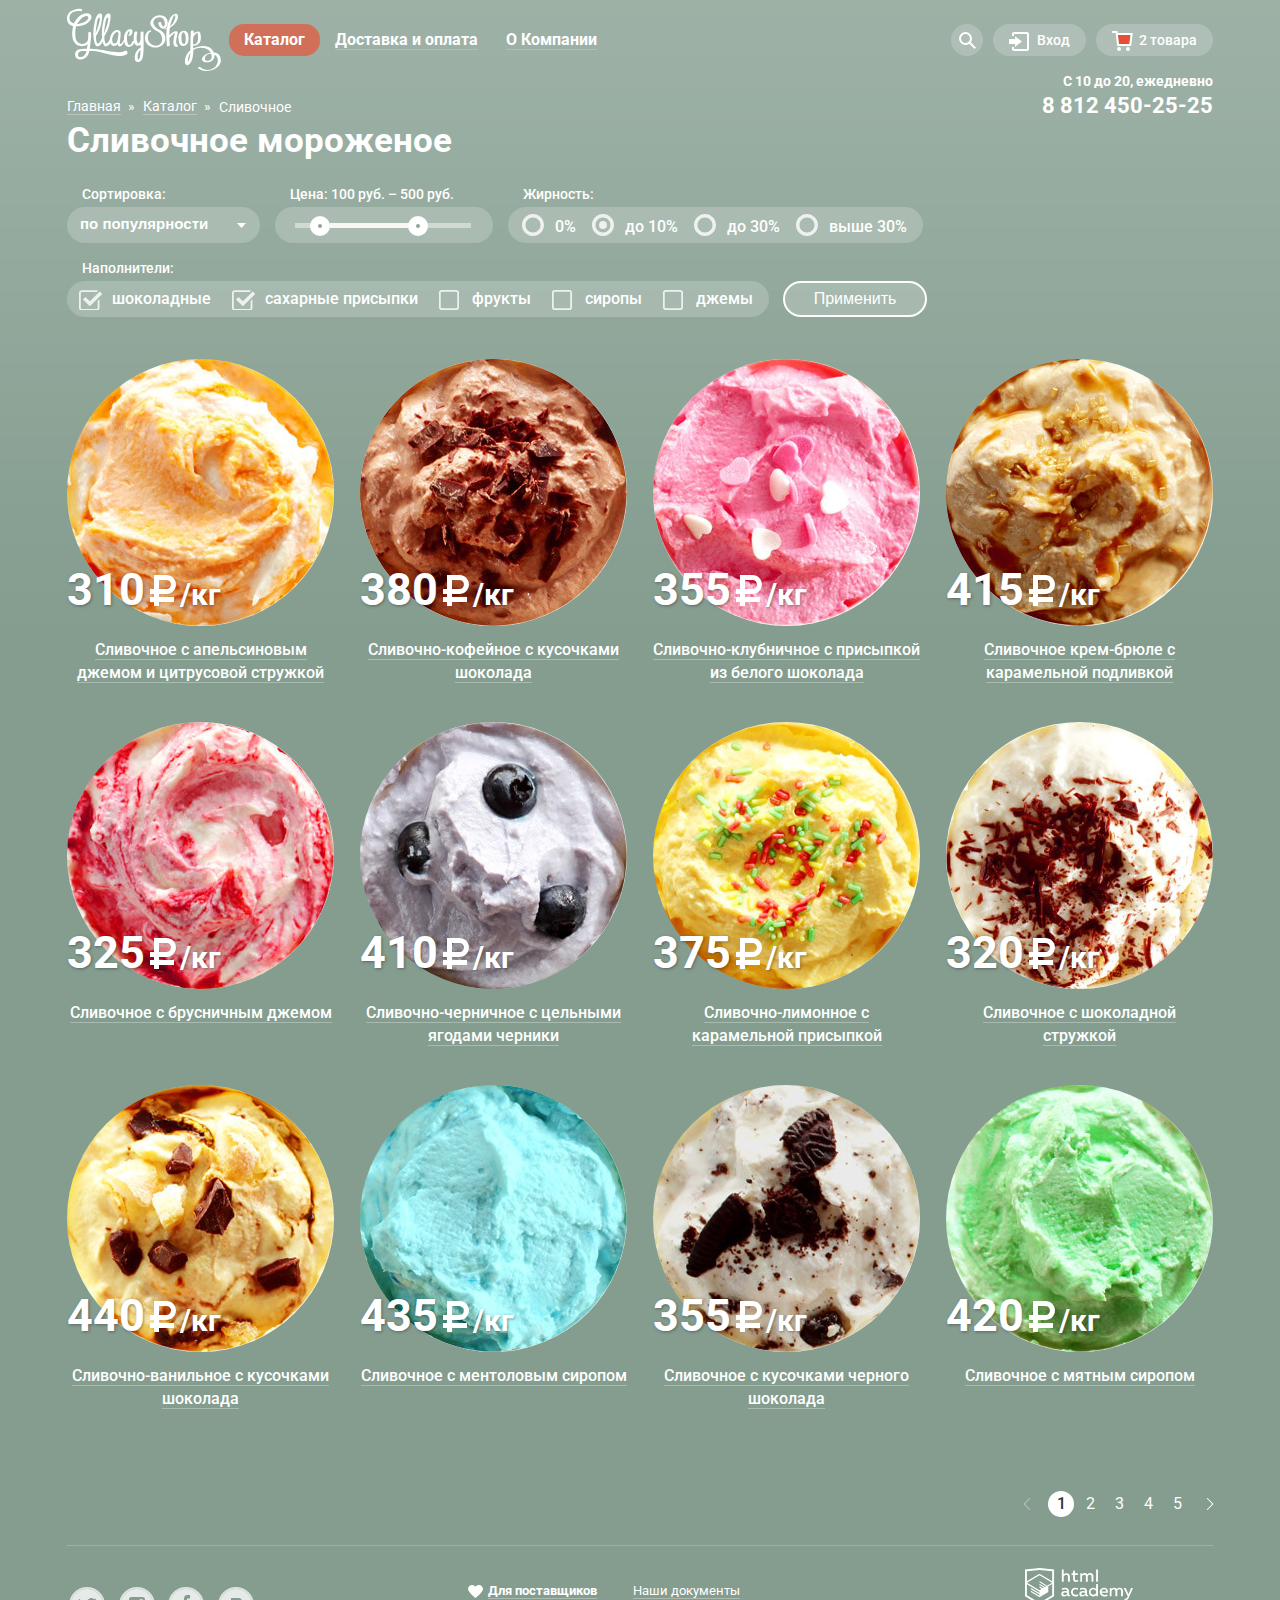
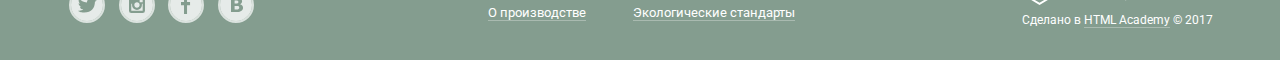
==== commit e838d7a4: "Задание 50" ====
--- a/catalog.html
+++ b/catalog.html
@@ -53,7 +53,7 @@
 							</svg>
 						</div>
 						<div class="modal modal-search">
-							<input type="text" name="search" id="search" placeholder="">
+							<input type="text" name="search" id="search" placeholder="" required>
 							<div class="pseudo">
 								<label class="pseudo-placeholder" for="search">Что ищем?</label>
 							</div>
@@ -72,12 +72,12 @@
 						</a>
 						<div class="modal modal-login">
 							<h2 class="visually-hidden">Авторизация</h2>
-							<form class="login-form" action="#" method="post">								
-								<input class="login-email" type="email" name="e-mail" id="e-mail" placeholder="">
+							<form class="login-form" action="https://echo.htmlacademy.ru" method="post">								
+								<input class="login-email" type="email" name="e-mail" id="e-mail" placeholder="" required>
 								<div class="pseudo">
 									<label class="pseudo-placeholder" for="e-mail">Электронная почта</label>
 								</div>
-								<input class="login-password" type="password" name="password" id="password" placeholder="">
+								<input class="login-password" type="password" name="password" id="password" placeholder="" required>
 								<div class="pseudo">
 									<label class="pseudo-placeholder" for="password">Пароль</label>
 								</div>									
--- a/css/style.css
+++ b/css/style.css
@@ -99,6 +99,7 @@
 	height: 21px;
 	border: 2px solid white;
 	border-radius: 50%;
+	cursor: pointer;
 }
 
 .slide-controls label:hover,
@@ -264,13 +265,13 @@
 	background-color: #d07058;
 }
 
-.nav-catalog .catalog-hover-active a  {
+.nav-catalog .catalog-hover-active   {
 	color: #ffffff;
 	border-bottom: none;
 }
 
 .nav-catalog .catalog-hover-active:hover a  {
-	color: #323232;
+	background-color: #d07058;
 	border-bottom: none;
 }
 
@@ -314,6 +315,10 @@
 
 .catalog-hover li:active {
 	background-color: #f6b5a5;
+}
+
+.nav-catalog:hover .catalog-hover-active a{
+	color: #ffffff ;
 }
 
 .navigation-active {
@@ -384,6 +389,10 @@
 
 .login-link svg {
 	margin-right: 4px;
+}
+
+.top-right-bar {
+	margin-left: auto;
 }
 
 .top-right-bar > div {
@@ -436,45 +445,48 @@
 
 .modal-search .pseudo-placeholder {
 	position: absolute;
-  top: -55px;
-  left: 30px;
-  color: rgb(153, 153, 153);
-  font-size: 16px;
-  line-height: 24px;
-  transition-duration: 0.3s;
-  cursor: text;
+	top: -55px;
+	left: 30px;
+	color: rgb(153, 153, 153);
+	font-size: 16px;
+	line-height: 24px;
+	transition-duration: 0.3s;
+	cursor: text;
 }
 
 .login-form .pseudo-placeholder {
 	position: absolute;
-  top: -50px;
-  left: 15px;
-  color: rgb(153, 153, 153);
-  font-size: 16px;
-  line-height: 24px;
-  transition-duration: 0.3s;
-  cursor: text;
+	top: -50px;
+	left: 15px;
+	color: rgb(153, 153, 153);
+	font-size: 16px;
+	line-height: 24px;
+	transition-duration: 0.3s;
+	cursor: text;
 }
 
 .newsletter-form .pseudo-placeholder {
 	position: absolute;
-  top: 5px;
-  left: -370px;
-  color: rgb(153, 153, 153);
-  font-size: 16px;
-  line-height: 24px;
-  transition-duration: 0.3s;
-  cursor: text;
+	top: 5px;
+	left: -370px;
+	color: rgb(153, 153, 153);
+	font-size: 16px;
+	line-height: 24px;
+	transition-duration: 0.3s;
+	cursor: text;
 }
 
 .modal-search input:focus ~ .pseudo .pseudo-placeholder,
+.modal-search input:required:valid ~ .pseudo .pseudo-placeholder,
 .login-form input:focus + .pseudo .pseudo-placeholder,
-.newsletter-form input:focus ~ .pseudo .pseudo-placeholder
+.login-form input:required:valid + .pseudo .pseudo-placeholder,
+.newsletter-form input:focus ~ .pseudo .pseudo-placeholder,
+.newsletter-form input:required:valid ~ .pseudo .pseudo-placeholder
  {
 	font-size: 11px;
-  line-height: 13px;
-  color: rgb(91, 157, 223);
-  transform: translateY(-22px);
+	line-height: 13px;
+	color: rgb(91, 157, 223);
+	transform: translateY(-22px);
 }
 
 .search-block:after {
@@ -574,9 +586,9 @@
 	color: #999999;
 	line-height: 24px;
 	font-weight: 400;	
-
+	border: 1px solid rgb(211, 211, 210);
 	background-color: #ffffff;
-	border: 1px solid rgba(178, 178, 178, 0.52);
+	box-shadow: inset 0 0 0 1px rgba(178, 178, 178, 0.52);
 	border-radius: 5px;
 }
 
@@ -709,8 +721,11 @@
 .button:hover,
 .button:focus {
 	color: #ffffff;
-	background-image: linear-gradient( 90deg, rgba(231,74,53,0.8) 0%, rgba(242,104,67,0.8) 100%);
-	box-shadow: 0px 2px 2px 0px rgb(172, 16, 0);
+	background-image: -webkit-linear-gradient(bottom, #ec6e5d 0%, #f58669 100%);
+	background-image: -o-linear-gradient(bottom, #ec6e5d 0%, #f58669 100%);
+	background-image: linear-gradient(to top, #ec6e5d 0%, #f58669 100%);
+	-webkit-box-shadow: 0 1px 2px #ac1000;
+	box-shadow: 0 1px 2px #ac1000;
 }
 
 .button:active {
@@ -885,7 +900,7 @@
 }
 
 .bestsellers-items > img {
-	z-index: 6;
+	z-index: 11;
 }
 
 .bestseller-name,
@@ -918,7 +933,9 @@
 }
 
 .catalog-item:hover .image-price,
-.catalog-item:hover .product-name {
+.catalog-item:hover .product-name,
+.bestsellers-items:hover .image-price,
+.bestsellers-items:hover .bestseller-name  {
 	z-index: 10;
 }
 
@@ -1104,9 +1121,9 @@
 	color: #999999;
 	line-height: 24px;
 	font-weight: 400;	
-
+	border: 1px solid rgb(211, 211, 210);
 	background-color: #ffffff;
-	border: 1px solid rgba(178, 178, 178, 0.52);
+	box-shadow: inset 0 0 0 1px rgba(178, 178, 178, 0.52);
 	border-radius: 5px;
 }
 
@@ -1131,9 +1148,33 @@
 }
 
 .contact {
+	margin: 0 auto 5px auto;
+	position: relative;
+}
+
+.yandex-map {
+	position: absolute;
+	top: 0px;
+	left: 0px;
+	width: 100%;
+}
+
+.image-map {
+	position: relative;
+	top:0;
+	left: 0;
 	width: 1200px;
 	margin: 0 auto;
-	position: relative;
+}
+
+.image-map img {
+	display: block;
+}
+
+.address-wrapper {
+	position: relative;
+	width: 1200px;
+	margin: 0 auto;
 }
 
 .contact::before {
@@ -1149,9 +1190,9 @@
 
 .address {
 	position: absolute;
-	top: 62px;
-	right: 27px;
-	width: 303px;
+	top: -367px;
+	left: 872px;
+	width: 302px;
 	min-height: 307px;
 	padding: 30px 25px;
 	background-color: #ffffff;	
@@ -1244,12 +1285,6 @@
 	border: 2px solid rgba(255, 255, 255, 0.7);
 }
 
-.footer-social svg {
-	position: absolute;
-	top: 2px;
-	left: 2px;
-}
-
 .social-button {
 	display: block;
 	width: 32px;
@@ -1351,11 +1386,29 @@
 
 .image-copyright {
 	position: absolute;
-	top: -46px;
+	top: -44px;
 	right: 80px;
 }
 
 .modal-feedback {
+	display: none;
+	position: fixed;
+	z-index: 11;
+	top: 100px;
+	left:50%;
+	margin-left:-223px; 
+}
+
+.modal-feedback-visible {
+	display: block;
+	animation: bounce 0.6s;
+}
+
+.modal-error {
+	animation: shake 0.6s;
+}
+
+.modal-feedback > div {
 	position: relative;
 	display: flex;
 	flex-direction: column;
@@ -1386,6 +1439,7 @@
 	height: 18px;
 	border: none;
 	background: url(../img/cross-big.svg) no-repeat;
+	cursor: pointer;
 }
 
 .feedback-form {
@@ -1418,9 +1472,9 @@
 	color: #999999;
 	line-height: 24px;
 	font-weight: 400;	
-
+	border: 1px solid rgb(211, 211, 210);
 	background-color: #ffffff;
-	border: 1px solid rgba(178, 178, 178, 0.52);
+	box-shadow: inset 0 0 0 1px rgba(178, 178, 178, 0.52);
 	border-radius: 5px;
 }
 
@@ -1447,40 +1501,83 @@
 
 .feedback-form input + .pseudo .pseudo-placeholder {
 	position: absolute;
-  top: -45px;
-  left: 15px;
-  color: rgb(153, 153, 153);
-  font-size: 16px;
-  line-height: 24px;
-  transition-duration: 0.3s;
-  cursor: text;
+	top: -45px;
+	left: 15px;
+	color: rgb(153, 153, 153);
+	font-size: 16px;
+	line-height: 24px;
+	transition-duration: 0.3s;
+	cursor: text;
 }
 
 .feedback-form textarea + .pseudo .pseudo-placeholder {
 	position: absolute;
-  top: -158px;
-  left: 15px;
-  color: rgb(153, 153, 153);
-  font-size: 16px;
-  line-height: 24px;
-  transition-duration: 0.3s;
-  cursor: text;
+	top: -158px;
+	left: 15px;
+	color: rgb(153, 153, 153);
+	font-size: 16px;
+	line-height: 24px;
+	transition-duration: 0.3s;
+	cursor: text;
+}
+
+@keyframes bounce {
+	0% {
+		transform: translateY(-2000px);
+	}
+
+	70% {
+		transform: translateY(30px);
+	}
+
+	90% {
+		transform: translateY(-10px);
+	}
+
+	100% {
+		transform: translateY(0);
+	}
+}
+
+@keyframes shake {
+	0%,
+	100% {
+		transform: translateX(0);
+	}
+
+	10%,
+	30%,
+	50%,
+	70%,
+	90% {
+		transform: translateX(-10px);
+	}
+
+	20%,
+	40%,
+	60%,
+	80% {
+		transform: translateX(10px);
+	}
 }
 
 .feedback-form input:focus + .pseudo .pseudo-placeholder,
-.feedback-form textarea:focus + .pseudo .pseudo-placeholder
+.feedback-form textarea:focus + .pseudo .pseudo-placeholder,
+.feedback-form input:required:valid + .pseudo .pseudo-placeholder,
+.feedback-form textarea:required:valid + .pseudo .pseudo-placeholder
  {
 	font-size: 11px;
-  line-height: 13px;
-  color: rgb(91, 157, 223);
-  transform: translateY(-22px);
+	line-height: 13px;
+	color: rgb(91, 157, 223);
+	transform: translateY(-22px);
 }
 
 .newsletter-form input:hover,
 .feedback-form input:hover,
+.feedback-form textarea:hover,
 .login-form input:hover,
 .modal-search input:hover {
-	border: 2px solid rgba(178, 178, 178, 0.52);
+	box-shadow: inset 0 0 0 2px rgba(178, 178, 178, 0.52);
 }
 
 .full-cart {
@@ -1733,9 +1830,9 @@
 	font-weight: 600;
 	border: none;
 	outline: none;
-  -webkit-appearance: none;
-  -moz-appearance: none;
-  appearance: none;
+	-webkit-appearance: none;
+	-moz-appearance: none;
+	appearance: none;
 	background-image: url(../img/select-arrow.svg);
 	background-repeat: no-repeat;
 	background-position: 170px center;
@@ -1744,7 +1841,7 @@
 }
 
 .filters select::-ms-expand {
-    display: none;
+		display: none;
 }
 
 .filters select:hover {
